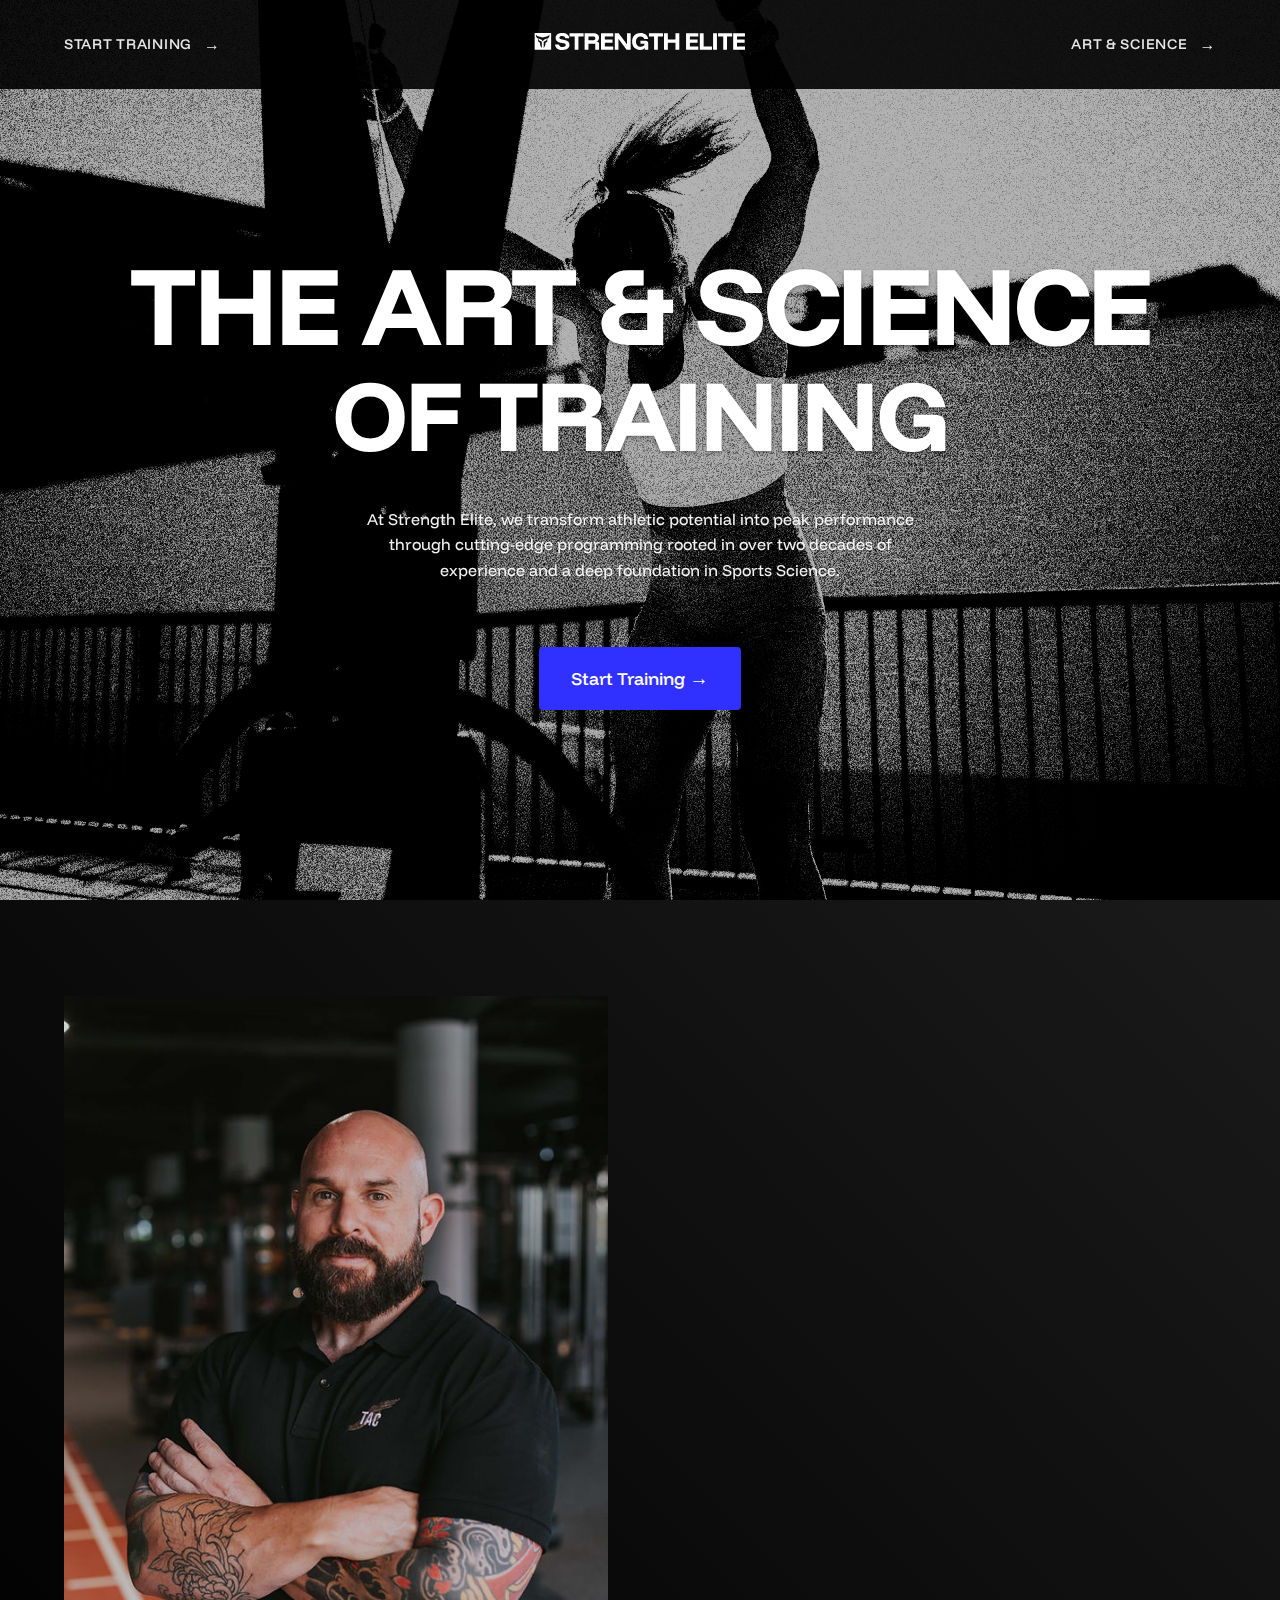
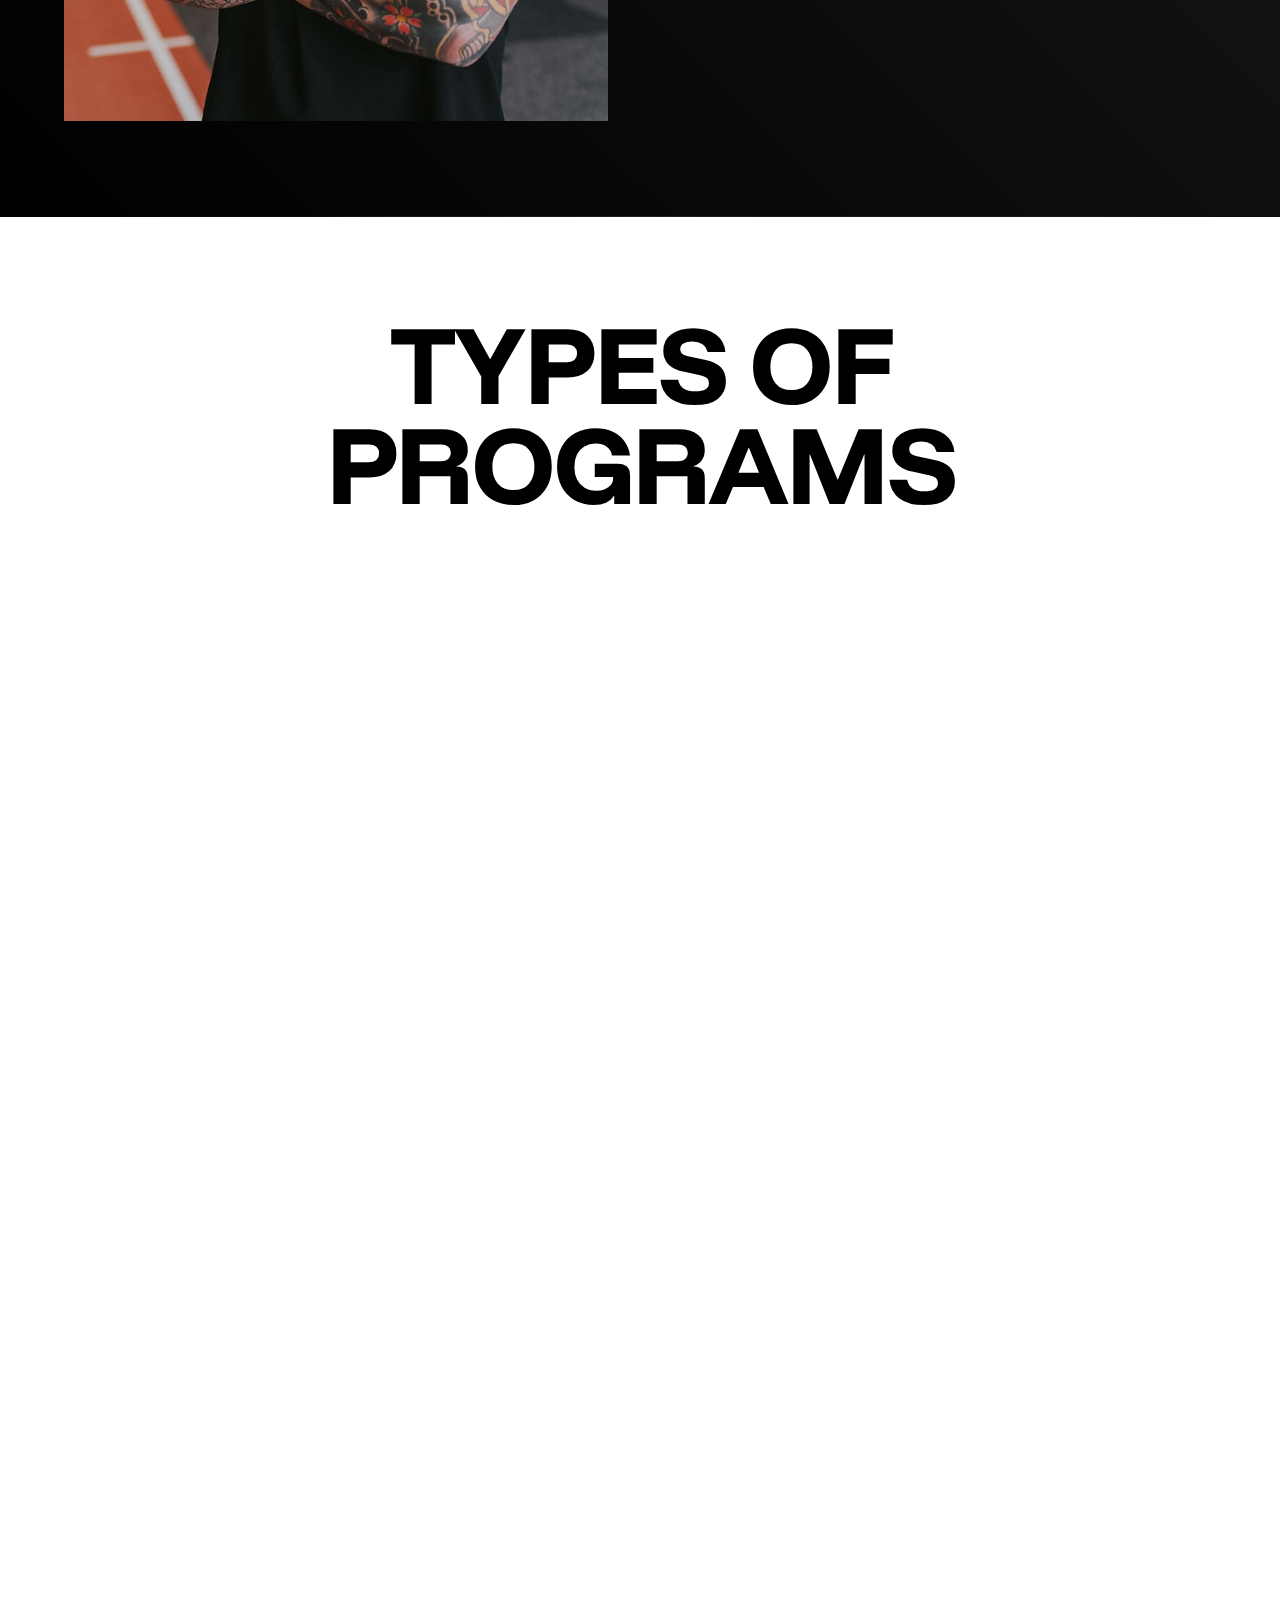
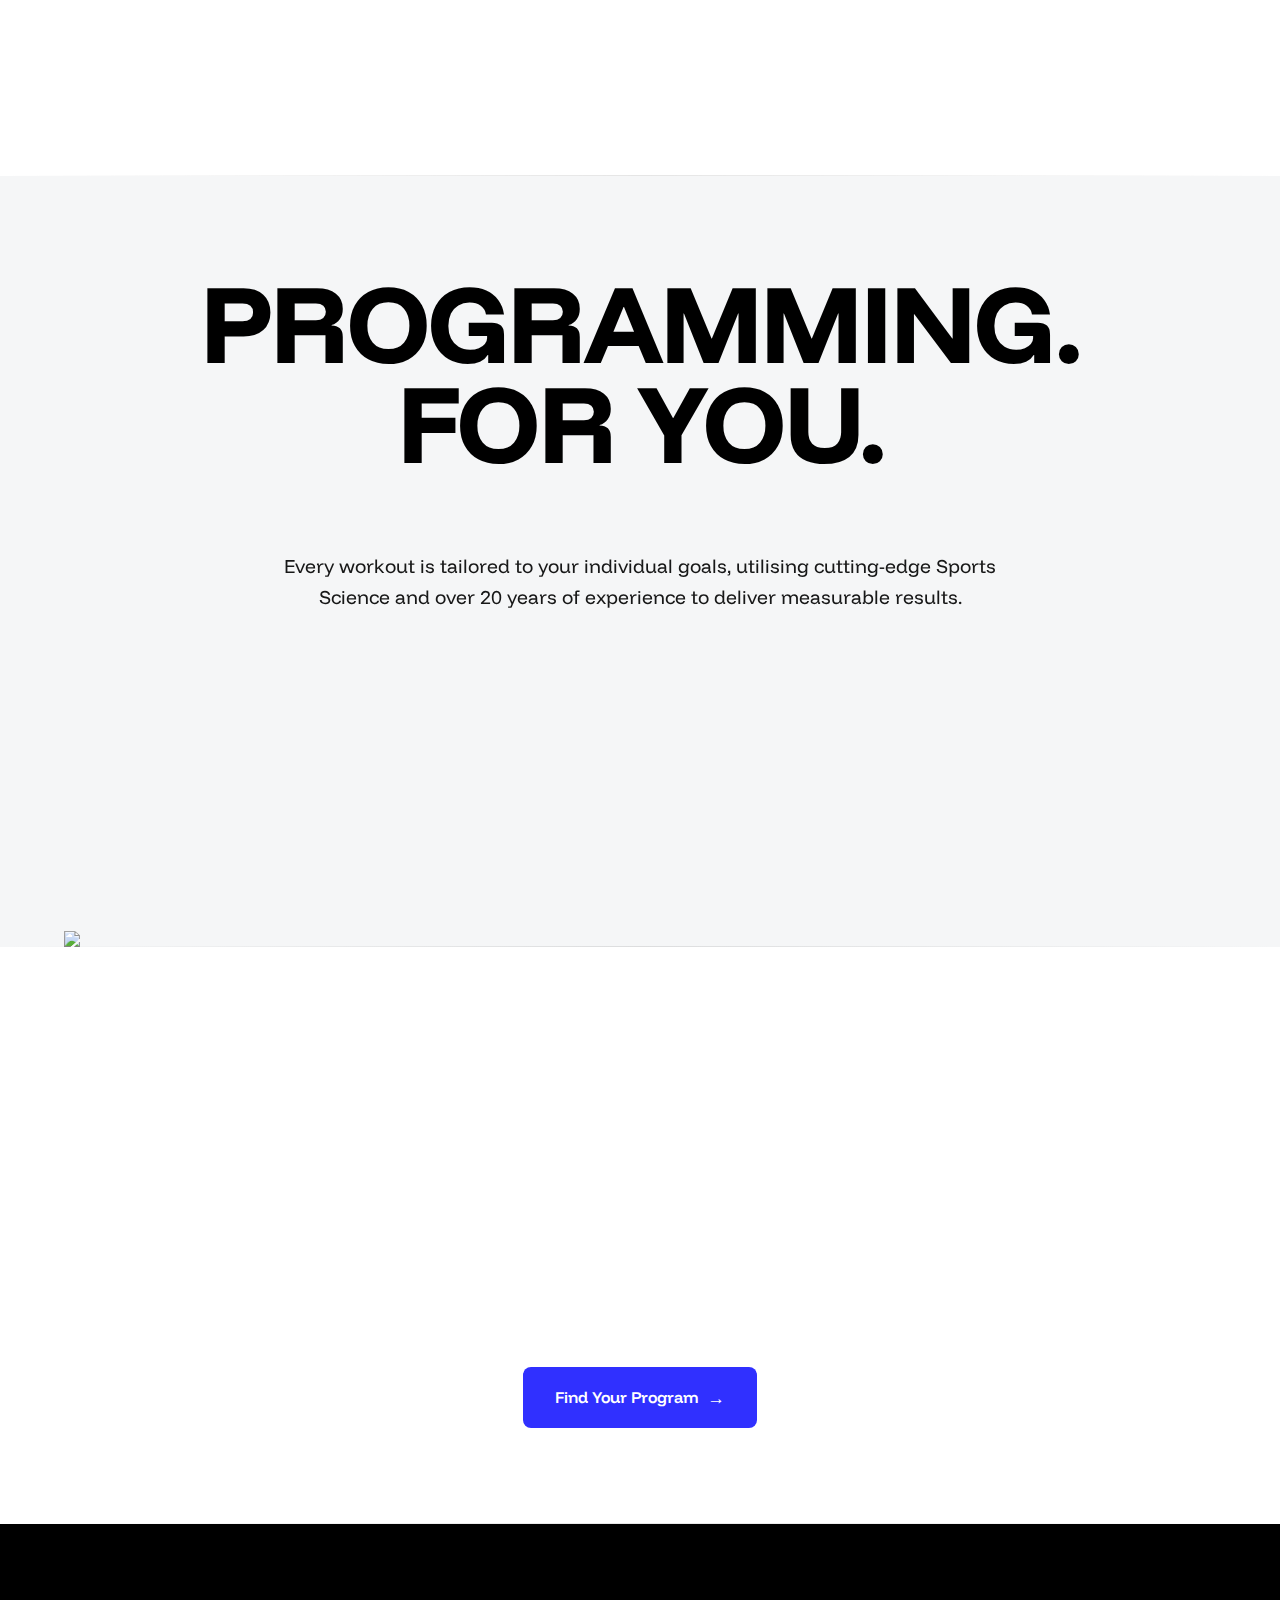
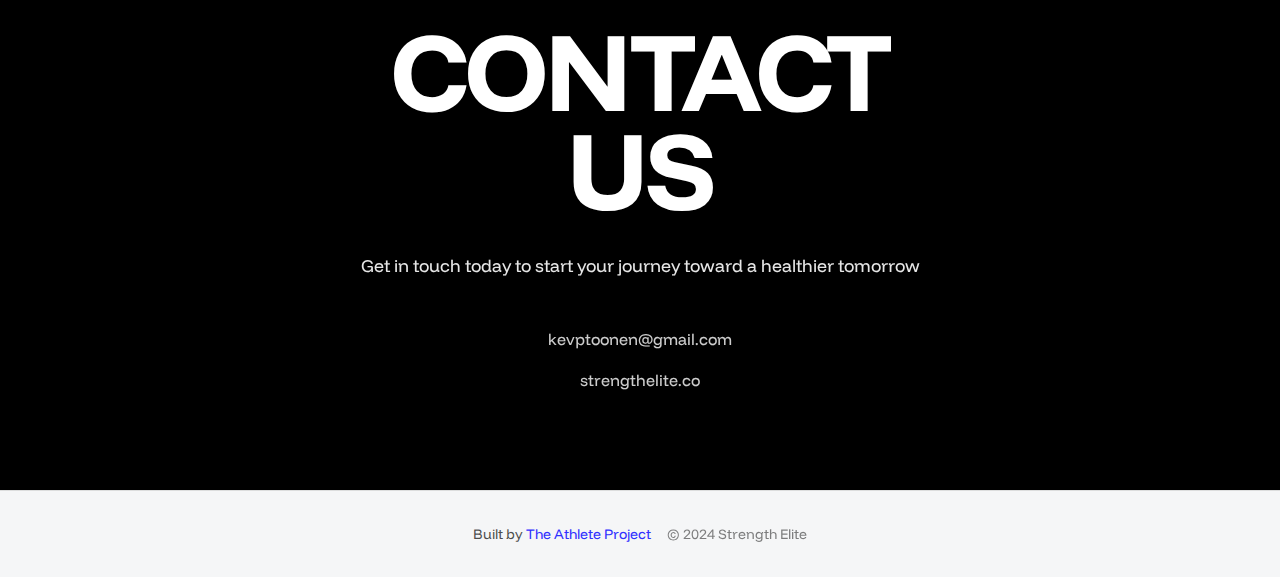
==== index.html @ bebd46dc "Major update: Site styling and functionality" ====
<!DOCTYPE html>
<html lang="en">
<head>
    <meta charset="UTF-8">
    <meta name="viewport" content="width=device-width, initial-scale=1.0">
    <title>Strength Elite - The Art & Science of Training</title>
    <!-- Adding Google Fonts -->
    <link rel="preconnect" href="https://fonts.googleapis.com">
    <link rel="preconnect" href="https://fonts.gstatic.com" crossorigin>
    <link href="https://fonts.googleapis.com/css2?family=Funnel+Display:wght@400;600;800&display=swap" rel="stylesheet">
    <link rel="stylesheet" href="css/style.css">
</head>
<body>
    <!-- Replace announcement bar and navbar with single nav -->
    <nav class="navbar">
        <div class="container">
            <div class="navbar-content">
                <!-- Add hamburger button -->
                <button class="mobile-menu-toggle">
                    <span class="hamburger-icon"></span>
                </button>

                <a href="index.html" class="navbar-brand">
                    <img src="./img/SE_HorizontalSE.svg" alt="Strength Elite" class="navbar-logo">
                </a>

                <!-- Mobile menu overlay -->
                <div class="mobile-menu">
                    <div class="mobile-menu-content">
                        <a href="#programs" class="mobile-menu-item">Start Training</a>
                        <a href="art-and-science.html" class="mobile-menu-item">Art & Science</a>
                    </div>
                </div>

                <!-- Keep desktop menu (will be hidden on mobile) -->
                <div class="desktop-menu">
                    <a href="#programs" class="navbar-text">
                        Start Training
                        <span class="button-arrow">→</span>
                    </a>
                    <div class="navbar-links">
                        <a href="art-and-science.html">Art & Science <span class="button-arrow">→</span></a>
                    </div>
                </div>
            </div>
        </div>
    </nav>

    <header class="hero">
        <div class="hero-background"></div>
        <div class="container">
            <h1 class="hero-title">
                <span class="hero-title-main">The Art & Science</span>
                <span class="hero-title-sub">of Training</span>
            </h1>
            
            <p class="hero-text">At Strength Elite, we transform athletic potential into peak performance through cutting-edge programming rooted in over two decades of experience and a deep foundation in Sports Science.</p>
            
            <div class="hero-cta">
                <a href="#programs" class="button button-hero">
                    Start Training
                    <span class="button-arrow">→</span>
                </a>
            </div>
        </div>
    </header>

    <section class="bio">
        <div class="container">
            <div class="bio-grid">
                <div class="bio-image">
                    <img src="./img/kev-portrait.png" alt="Kev Toonen portrait" class="portrait">
                </div>
                <div class="bio-content">
                    <p class="bio-intro">Kev Toonen is a prominent figure in elite sports training, boasting over two decades of experience in optimising athletic performance across multiple disciplines.</p>
                    
                    <p class="bio-text">Renowned as one of Australia's leading Strength and Conditioning experts, he plays a crucial role in helping athletes reach their highest potential. Throughout his career in professional sports, Kev has worked with elite athletes from Rugby Union, Rugby League, and Track and Field, utilising his extensive knowledge and innovative strategies to enhance physical performance. His time with these elite teams reinforces his reputation as a strength conditioning expert who is dedicated to achieving excellence in athletic performance.</p>
                </div>
            </div>
        </div>
    </section>

    <section id="programs" class="programs">
        <div class="container">
            <h2 class="section-title">Types of Programs</h2>
            
            <div class="programs-grid">
                <div class="program">
                    <div class="program-background"></div>
                    <div class="program-content">
                        <h3 class="program-title">Hyrox</h3>
                        <div class="program-footer">
                            <p class="program-levels">Available in: <span>Elite</span> • <span>Advanced</span> • <span>Intermediate</span></p>
                            <button class="program-button" data-program="hyrox">
                                Choose Program
                                <span class="button-arrow">→</span>
                            </button>
                        </div>
                    </div>
                </div>

                <div class="program">
                    <div class="program-background"></div>
                    <div class="program-content">
                        <h3 class="program-title">Competition</h3>
                        <div class="program-footer">
                            <p class="program-levels">Focus: <span>Endurance</span> • <span>Strength</span></p>
                            <button class="program-button" data-program="competition">
                                Choose Program
                                <span class="button-arrow">→</span>
                            </button>
                        </div>
                    </div>
                </div>

                <div class="program">
                    <div class="program-background"></div>
                    <div class="program-content">
                        <h3 class="program-title">Mass</h3>
                        <div class="program-footer">
                            <p class="program-levels">Available in: <span>Elite</span> • <span>Intermediate</span></p>
                            <button class="program-button" data-program="mass">
                                Choose Program
                                <span class="button-arrow">→</span>
                            </button>
                        </div>
                    </div>
                </div>

                <div class="program">
                    <div class="program-background" style="background-image: url('./img/kev-portrait.png');"></div>
                    <div class="program-content">
                        <h3 class="program-title">Lean</h3>
                        <div class="program-footer">
                            <p class="program-levels">Focus: <span>Men's</span> • <span>Women's</span></p>
                            <button class="program-button" data-program="lean">
                                Choose Program
                                <span class="button-arrow">→</span>
                            </button>
                        </div>
                    </div>
                </div>
            </div>

            <div class="programs-cta">
                <a href="#" class="button button-primary">
                    Find Program
                    <span class="button-arrow">→</span>
                </a>
            </div>
        </div>
    </section>

    <section class="programming">
        <div class="container">
            <h2 class="section-title">Programming. For You.</h2>
            <p class="programming-intro">Every workout is tailored to your individual goals, utilising cutting-edge Sports Science and over 20 years of experience to deliver measurable results.</p>
            
            <div class="features-grid">
                <div class="feature">
                    <h3 class="feature-title">Based on Real Science.</h3>
                    <p class="feature-text">Our programs combine the latest research with practical expertise, ensuring every set, rep, and movement is optimised for performance.</p>
                </div>

                <div class="feature">
                    <h3 class="feature-title">Driven by Your Goals.</h3>
                    <p class="feature-text">Whether you're chasing a podium finish or personal growth, we provide the tools, guidance, and support to help you succeed.</p>
                </div>
            </div>

            <div class="app-mockup">
                <img src="./img/appexample.png" alt="Strength Elite App Interface" class="mockup-img">
            </div>
        </div>
    </section>

    <section class="testimonial">
        <div class="container">
            <div class="testimonial-content">
                <blockquote class="testimonial-quote">
                    <p>As a devoted runner, Strength Elite has completely transformed me. Not only have I seen massive improvements in my performance and endurance, but I've also stayed pain-free, which in my mid to late thirties, is something I could have never imagined.</p>
                    <cite class="testimonial-author">John Polson, Elite Runner</cite>
                </blockquote>
            </div>
            <div class="testimonial-cta">
                <a href="#programs" class="button">
                    Find Your Program
                    <span class="button-arrow">→</span>
                </a>
            </div>
        </div>
    </section>

    <footer class="contact">
        <div class="container">
            <div class="contact-content">
                <h2 class="section-title">Contact Us</h2>
                <p class="contact-text">Get in touch today to start your journey toward a healthier tomorrow</p>
                
                <div class="contact-links">
                    <a href="mailto:kevptoonen@gmail.com" class="contact-link">kevptoonen@gmail.com</a>
                    <a href="https://strengthelite.co" class="contact-link" target="_blank" rel="noopener noreferrer">strengthelite.co</a>
                </div>
            </div>
        </div>
    </footer>

    <footer class="footer">
        <div class="container">
            <div class="footer-content">
                <p class="footer-text">
                    Built by <a href="https://theathleteproject.com" class="footer-link">The Athlete Project</a>
                </p>
                <p class="footer-copyright">© 2024 Strength Elite</p>
            </div>
        </div>
    </footer>

    <!-- Hyrox Assessment Modal -->
    <div id="hyrox-assessment" class="survey-modal">
        <div class="survey-modal-content">
            <button class="survey-close-btn">&times;</button>
            <div class="survey-header">
                <h3 class="survey-program-title">HYROX Level Assessment</h3>
                <p class="survey-program-desc">Let's determine your ideal HYROX program level based on your current fitness and experience.</p>
            </div>
            <div class="survey-question-container">
                <!-- Questions will be dynamically inserted here -->
            </div>
            <div class="survey-nav">
                <button class="survey-back-btn" style="display: none;">Back</button>
                <div class="survey-progress">Question <span class="current-question">1</span> of <span class="total-questions">5</span></div>
                <button class="survey-next-btn">Next</button>
            </div>
        </div>
    </div>

    <!-- Mass Assessment Modal -->
    <div id="mass-assessment" class="survey-modal">
        <div class="survey-modal-content">
            <button class="survey-close-btn">&times;</button>
            <div class="survey-header">
                <h3 class="survey-program-title">Mass Level Assessment</h3>
                <p class="survey-program-desc">Let's determine your ideal Mass program level based on your strength and training experience.</p>
            </div>
            <div class="survey-question-container">
                <!-- Questions will be dynamically inserted here -->
            </div>
            <div class="survey-nav">
                <button class="survey-back-btn" style="display: none;">Back</button>
                <div class="survey-progress">Question <span class="current-question">1</span> of <span class="total-questions">5</span></div>
                <button class="survey-next-btn">Next</button>
            </div>
        </div>
    </div>

    <!-- Fit Assessment Modal -->
    <div id="fit-assessment" class="survey-modal">
        <div class="survey-modal-content">
            <button class="survey-close-btn">&times;</button>
            <div class="survey-header">
                <h3 class="survey-program-title">Fit Level Assessment</h3>
                <p class="survey-program-desc">Let's determine your ideal Fit program level based on your current lifestyle and fitness goals.</p>
            </div>
            <div class="survey-question-container">
                <!-- Questions will be dynamically inserted here -->
            </div>
            <div class="survey-nav">
                <button class="survey-back-btn" style="display: none;">Back</button>
                <div class="survey-progress">Question <span class="current-question">1</span> of <span class="total-questions">5</span></div>
                <button class="survey-next-btn">Next</button>
            </div>
        </div>
    </div>

    <div class="level-choice-modal">
        <div class="level-choice-content">
            <button class="level-choice-close">&times;</button>
            <h3 class="level-choice-title">Choose Your Path</h3>
            
            <div class="level-choice-options">
                <div class="level-choice-direct">
                    <h4>Select Your Level</h4>
                    <div class="level-buttons">
                        <button class="level-btn" data-level="Elite">Elite</button>
                        <button class="level-btn" data-level="Advanced">Advanced</button>
                        <button class="level-btn" data-level="Intermediate">Intermediate</button>
                    </div>
                </div>
                
                <div class="level-choice-divider">
                    <span>or</span>
                </div>
                
                <div class="level-choice-survey">
                    <h4>Find Your Perfect Match</h4>
                    <p>Take our quick survey to get a personalised program recommendation</p>
                    <button class="survey-start-btn">Start Survey</button>
                </div>
            </div>
        </div>
    </div>

    <div class="contact-capture-modal">
        <div class="contact-capture-content">
            <button class="survey-close-btn">&times;</button>
            <h3 class="contact-capture-title">Confirm Your Selection</h3>
            
            <div class="recommendation-text">
                You have selected <strong class="selected-program-display"></strong> at level <strong class="selected-level-display"></strong>
            </div>
            
            <div class="level-adjust">
                <p>You can adjust your level if you prefer:</p>
                <div class="options">
                    <!-- Options will be dynamically inserted here -->
                </div>
            </div>
            
            <div class="contact-form">
                <input type="text" id="nameInput" placeholder="Your Name" required>
                <input type="email" id="emailInput" placeholder="Your Email" required>
                <button class="contact-submit-btn">Continue to Program</button>
            </div>
        </div>
    </div>

    <div id="hyrox-modal" class="program-modal">
        <div class="program-modal-content">
            <button class="modal-close">&times;</button>
            <h2 class="modal-title">Hyrox Program</h2>
            <div class="modal-body">
                <p class="modal-description">Our Hyrox program is designed to optimize your performance across all eight workouts and the 1km runs. Built on scientific principles and real competition experience.</p>
                
                <div class="modal-features">
                    <div class="modal-feature">
                        <h3>Program Includes:</h3>
                        <ul>
                            <li>Structured weekly workouts</li>
                            <li>Progressive overload system</li>
                            <li>Recovery protocols</li>
                            <li>Competition preparation</li>
                        </ul>
                    </div>
                    <div class="modal-feature">
                        <h3>Best For:</h3>
                        <ul>
                            <li>Hyrox competitors</li>
                            <li>Endurance athletes</li>
                            <li>Functional fitness enthusiasts</li>
                        </ul>
                    </div>
                </div>
            </div>
            <div class="modal-footer">
                <button class="button button-primary find-program-trigger">
                    Find My Level
                    <span class="button-arrow">→</span>
                </button>
            </div>
        </div>
    </div>

    <!-- Mass Program Modal -->
    <div id="mass-modal" class="program-modal">
        <div class="program-modal-content">
            <button class="modal-close">&times;</button>
            <h2 class="modal-title">Mass Program</h2>
            <div class="modal-body">
                <p class="modal-description">Our Mass program is scientifically designed to maximize muscle growth while maintaining functional strength. Built on proven hypertrophy principles and real-world experience.</p>
                
                <div class="modal-features">
                    <div class="modal-feature">
                        <h3>Program Includes:</h3>
                        <ul>
                            <li>Progressive overload system</li>
                            <li>Nutrition guidelines</li>
                            <li>Recovery protocols</li>
                            <li>Supplement recommendations</li>
                        </ul>
                    </div>
                    <div class="modal-feature">
                        <h3>Best For:</h3>
                        <ul>
                            <li>Bodybuilding enthusiasts</li>
                            <li>Strength athletes</li>
                            <li>Size-focused trainees</li>
                        </ul>
                    </div>
                </div>
            </div>
            <div class="modal-footer">
                <button class="button button-primary find-program-trigger">
                    Find My Level
                    <span class="button-arrow">→</span>
                </button>
            </div>
        </div>
    </div>

    <!-- Fit Program Modal -->
    <div id="fit-modal" class="program-modal">
        <div class="program-modal-content">
            <button class="modal-close">&times;</button>
            <h2 class="modal-title">Fit Program</h2>
            <div class="modal-body">
                <p class="modal-description">Our Fit program combines strength, conditioning, and mobility work to create a comprehensive fitness solution. Perfect for those seeking overall fitness and functional capacity.</p>
                
                <div class="modal-features">
                    <div class="modal-feature">
                        <h3>Program Includes:</h3>
                        <ul>
                            <li>Balanced workout structure</li>
                            <li>Cardio integration</li>
                            <li>Mobility work</li>
                            <li>Lifestyle integration</li>
                        </ul>
                    </div>
                    <div class="modal-feature">
                        <h3>Best For:</h3>
                        <ul>
                            <li>General fitness enthusiasts</li>
                            <li>Busy professionals</li>
                            <li>Health-focused individuals</li>
                        </ul>
                    </div>
                </div>
            </div>
            <div class="modal-footer">
                <button class="button button-primary find-program-trigger">
                    Find My Level
                    <span class="button-arrow">→</span>
                </button>
            </div>
        </div>
    </div>

    <!-- General Survey Modal -->
    <div id="survey-modal" class="survey-modal">
        <div class="survey-modal-content">
            <button class="survey-close-btn">&times;</button>
            <div class="survey-header">
                <h3 class="survey-program-title">Find Your Program</h3>
                <p class="survey-program-desc">Let's find the perfect program for your goals and experience level.</p>
            </div>
            <div class="survey-question-container">
                <!-- Questions will be dynamically inserted here -->
            </div>
            <div class="survey-nav">
                <button class="survey-back-btn" style="display: none;">Back</button>
                <div class="survey-progress">Question <span class="current-question">1</span> of <span class="total-questions">5</span></div>
                <button class="survey-next-btn">Next</button>
            </div>
        </div>
    </div>

    <!-- Add this after the survey modal -->
    <div id="recommendation-modal" class="recommendation-modal">
        <div class="recommendation-modal-content">
            <button class="modal-close">&times;</button>
            <h2 class="recommendation-title">Your Personalized Recommendation</h2>
            
            <div class="recommendation-section">
                <div class="recommendation-program">
                    <h3>Recommended Program</h3>
                    <div class="recommendation-display">
                        <span class="program-name"></span>
                        <p class="program-reason"></p>
                    </div>
                    <div class="program-selection">
                        <label>Change Program:</label>
                        <select id="program-select">
                            <option value="hyrox">HYROX</option>
                            <option value="mass">Mass</option>
                            <option value="fit">Fit</option>
                        </select>
                    </div>
                </div>
                
                <div class="recommendation-level">
                    <h3>Recommended Level</h3>
                    <div class="recommendation-display">
                        <span class="level-name"></span>
                        <p class="level-reason"></p>
                    </div>
                    <div class="level-selection">
                        <label>Change Level:</label>
                        <select id="level-select">
                            <option value="elite">Elite</option>
                            <option value="advanced">Advanced</option>
                            <option value="intermediate">Intermediate</option>
                        </select>
                    </div>
                </div>
            </div>
            
            <div class="recommendation-actions">
                <button class="button button-primary confirm-recommendation">Confirm & Continue</button>
            </div>
        </div>
    </div>

    <!-- Add Competition Program Modal -->
    <div id="competition-modal" class="program-modal">
        <div class="program-modal-content">
            <button class="modal-close">&times;</button>
            <h2 class="modal-title">Competition Program</h2>
            <div class="modal-body">
                <p class="modal-description">The Competition program is aimed at athletes in specific sports—either endurance (running, triathlon) or strength/power (team sports, powerlifting, CrossFit). It adapts to both pre-season and during-season demands, ensuring optimal performance and injury prevention.</p>
                
                <div class="modal-features">
                    <div class="modal-feature">
                        <h3>Program Includes:</h3>
                        <ul>
                            <li>Sport-Specific Strength Blocks</li>
                            <li>Periodized Calendar</li>
                            <li>Mobility & Recovery</li>
                            <li>Performance Testing</li>
                        </ul>
                    </div>
                    <div class="modal-feature">
                        <h3>Best For:</h3>
                        <ul>
                            <li>Endurance athletes</li>
                            <li>Strength/power athletes</li>
                            <li>Performance-driven competitors</li>
                        </ul>
                    </div>
                </div>
            </div>
            <div class="modal-footer">
                <button class="button button-primary find-program-trigger">
                    Find My Focus
                    <span class="button-arrow">→</span>
                </button>
            </div>
        </div>
    </div>

    <!-- Update Mass Program Modal content and add Lean Program Modal -->
    <div id="lean-modal" class="program-modal">
        <div class="program-modal-content">
            <button class="modal-close">&times;</button>
            <h2 class="modal-title">Lean Program</h2>
            <div class="modal-body">
                <p class="modal-description">Our Lean program focuses on balanced strength, aesthetics, and overall fitness. It merges weight training with strategic cardio to enhance muscle tone while promoting a lean, athletic body composition.</p>
                
                <div class="modal-features">
                    <div class="modal-feature">
                        <h3>Program Includes:</h3>
                        <ul>
                            <li>Full-Body Resistance Training</li>
                            <li>Cardio Protocols</li>
                            <li>Macro-Based Nutrition Framework</li>
                            <li>Monitoring & Adjustments</li>
                        </ul>
                    </div>
                    <div class="modal-feature">
                        <h3>Best For:</h3>
                        <ul>
                            <li>Individuals seeking a lean, sculpted physique</li>
                            <li>Those transitioning from weight loss</li>
                            <li>Physique-focused clients</li>
                        </ul>
                    </div>
                </div>
            </div>
            <div class="modal-footer">
                <button class="button button-primary find-program-trigger">
                    Find My Focus
                    <span class="button-arrow">→</span>
                </button>
            </div>
        </div>
    </div>

    <script>
        document.addEventListener('DOMContentLoaded', function() {
            const observerOptions = {
                root: null,
                threshold: 0.2,
                rootMargin: '50px'
            };

            const observer = new IntersectionObserver((entries) => {
                entries.forEach(entry => {
                    if (entry.isIntersecting) {
                        setTimeout(() => {
                            entry.target.classList.add('revealed');
                        }, 100);
                        observer.unobserve(entry.target);
                    }
                });
            }, observerOptions);

            document.querySelectorAll('.collage-img, .program, .feature, .mockup, .bio-content, .testimonial-quote').forEach((el, index) => {
                el.classList.add('reveal');
                observer.observe(el);
            });
        });
    </script>

    <script src="js/survey.js"></script>
    <script src="js/main.js"></script>
</body>
</html>
---- css/style.css ----
/* Reset and Base Styles */
* {
    margin: 0;
    padding: 0;
    box-sizing: border-box;
}

:root {
    /* Colors */
    --color-background: #F5F6F7;
    --color-text: #000000;
    --color-white: #FFFFFF;
    --color-accent: #3030FF;
    --color-accent-hover: #4040FF;
    
    /* Typography */
    --font-primary: 'Funnel Display', sans-serif;
    --font-weight-display: 800;
    --font-weight-subhead: 600;
    --font-weight-body: 400;
    
    /* Spacing */
    --spacing-unit: 8px;
    --container-padding: clamp(24px, 5vw, 80px);
    
    /* Other */
    --transition-standard: all 0.3s ease;
    --text-opacity: 0.85;
    --heading-letter-spacing: 0.02em;
}

body {
    background-color: var(--color-background);
    color: var(--color-text);
    font-family: var(--font-primary);
    line-height: 1.6;
    -webkit-font-smoothing: antialiased;
    font-weight: var(--font-weight-body);
}

.container {
    width: 100%;
    max-width: 1440px;
    margin: 0 auto;
    padding: 0 var(--container-padding);
}

/* Hero Section */
.hero {
    min-height: 100vh;
    padding: calc(var(--spacing-unit) * 12) 0;
    padding-top: calc(var(--spacing-unit) * 20);
    display: flex;
    flex-direction: column;
    justify-content: center;
    position: relative;
    color: var(--color-white);
    overflow: hidden;
}

.hero-background {
    position: absolute;
    top: 0;
    left: 0;
    right: 0;
    bottom: 0;
    background-image: url('../img/StrengthElite_Hyrox.jpg');
    background-size: cover;
    background-position: center;
    background-repeat: no-repeat;
    filter: brightness(0.7);
    z-index: 0;
}

.hero .container {
    position: relative;
    z-index: 1;
}

.hero-title {
    font-family: var(--font-primary);
    font-size: clamp(4.2rem, 8.64vw, 7.2rem);
    font-weight: var(--font-weight-display);
    text-align: center;
    margin-bottom: calc(var(--spacing-unit) * 6);
    line-height: 0.9;
    letter-spacing: -0.03em;
    text-shadow: 0 2px 4px rgba(0,0,0,0.3);
    text-transform: uppercase;
}

.hero-title-main {
    display: block;
    margin-bottom: calc(var(--spacing-unit) * 2);
}

.hero-title-sub {
    display: block;
    font-size: 0.9em;
}

.hero-text {
    max-width: 65ch;
    margin: 0 auto calc(var(--spacing-unit) * 8);
    text-align: center;
    font-size: clamp(1rem, 1.2vw, 1.25rem);
    font-family: var(--font-primary);
    line-height: 1.6;
    opacity: 0.95;
    text-shadow: 0 1px 2px rgba(0,0,0,0.3);
}

.hero-cta {
    text-align: center;
    font-size: 1.1rem;
    font-weight: 500;
    color: var(--color-white);
}

.app-store-link {
    display: block;
    margin-top: calc(var(--spacing-unit) * 2);
}

.app-store-badge {
    height: 40px;
    width: auto;
    transition: var(--transition-standard);
}

.app-store-badge:hover {
    opacity: 0.8;
}

/* Responsive Design */
@media (max-width: 1200px) {
    .hero-collage {
        height: 500px;
    }
    
    .collage-img {
        width: 280px;
        height: 400px;
    }
    
    .collage-img.runner {
        left: calc(50% - 300px);
    }
    
    .collage-img.press {
        margin-left: -140px;
    }
    
    .collage-img.athlete {
        right: calc(50% - 300px);
    }
}

@media (max-width: 768px) {
    .hero {
        padding: calc(var(--spacing-unit) * 8) 0;
        padding-top: calc(var(--spacing-unit) * 12);
        min-height: auto; /* Allow natural height on mobile */
    }
    
    .hero-title {
        font-size: clamp(2.5rem, 8vw, 3.5rem);
        margin-bottom: calc(var(--spacing-unit) * 4);
    }
    
    .hero-text {
        font-size: 1rem;
        padding: 0 calc(var(--spacing-unit) * 2);
        margin-bottom: calc(var(--spacing-unit) * 6);
    }
    
    .hero-collage {
        height: auto;
        display: flex;
        flex-direction: column;
        gap: calc(var(--spacing-unit) * 3);
        padding: 0 calc(var(--spacing-unit) * 2);
        margin-bottom: calc(var(--spacing-unit) * 6);
    }
    
    .collage-img {
        position: relative;
        width: 100%;
        height: 300px;
        transform: none !important;
        left: auto !important;
        right: auto !important;
        margin: 0 !important;
        opacity: 1;
        border-radius: 12px;
    }
    
    /* Reset all transforms and positions */
    .collage-img.runner,
    .collage-img.press,
    .collage-img.athlete {
        transform: none !important;
        margin-left: 0;
    }
    
    /* Ensure proper object-fit behavior */
    .collage-img {
        object-fit: cover;
        object-position: center;
    }
    
    .hero-cta {
        font-size: 1rem;
    }
    
    .app-store-badge {
        height: 36px;
    }
}

/* Additional small screen optimizations */
@media (max-width: 480px) {
    .hero-title {
        font-size: clamp(2rem, 7vw, 2.5rem);
    }
    
    .collage-img {
        height: 250px;
    }
}

/* Bio Section */
.bio {
    background: linear-gradient(45deg, #000000, #1a1a1a);
    color: var(--color-white);
    padding: calc(var(--spacing-unit) * 12) 0;
}

.bio-grid {
    display: grid;
    grid-template-columns: repeat(2, 1fr);
    gap: calc(var(--spacing-unit) * 8);
    align-items: center;
}

.bio-image {
    position: relative;
    aspect-ratio: 3/4;
    overflow: hidden;
}

.portrait {
    width: 100%;
    height: 100%;
    object-fit: cover;
    transition: var(--transition-standard);
    filter: brightness(0.95);
}

.bio-content {
    max-width: 65ch;
    position: relative;
}

.bio-intro {
    font-family: var(--font-primary);
    font-size: clamp(1.5rem, 2vw, 2rem);
    line-height: 1.25;
    margin-bottom: calc(var(--spacing-unit) * 4);
    font-weight: var(--font-weight-subhead);
    letter-spacing: -0.01em;
}

.bio-text {
    font-size: clamp(1rem, 1.2vw, 1.25rem);
    line-height: 1.6;
    opacity: 0.9;
    font-family: var(--font-primary);
}

/* Responsive adjustments for bio section */
@media (max-width: 968px) {
    .bio-grid {
        grid-template-columns: 1fr;
        gap: calc(var(--spacing-unit) * 4);
    }

    .bio-image {
        max-width: 500px;
        margin: 0 auto;
    }

    .bio-content {
        text-align: center;
    }
}

@media (max-width: 768px) {
    .bio {
        padding: calc(var(--spacing-unit) * 6) 0;
    }
    
    .bio-grid {
        grid-template-columns: 1fr;
        gap: calc(var(--spacing-unit) * 4);
    }
    
    .bio-image {
        max-width: 100%;
        aspect-ratio: 4/3;  /* Wider aspect ratio on mobile */
        margin: 0 auto;
    }
    
    .bio-content {
        text-align: center;
        padding: 0 calc(var(--spacing-unit) * 2);
    }
    
    .bio-intro {
        font-size: 1.5rem;
        margin-bottom: calc(var(--spacing-unit) * 3);
    }
    
    .bio-text {
        font-size: 1rem;
        line-height: 1.7;
    }
}

/* Extra small screens */
@media (max-width: 480px) {
    .bio {
        padding: calc(var(--spacing-unit) * 4) 0;
    }
    
    .bio-intro {
        font-size: 1.25rem;
    }
}

/* Programs Section */
.programs {
    background-color: var(--color-white);
    padding: calc(var(--spacing-unit) * 12) 0;
    scroll-margin-top: 80px;
    padding-bottom: calc(var(--spacing-unit) * 12); /* Add bottom padding */
}

.section-title {
    font-family: var(--font-primary);
    font-size: clamp(4.2rem, 8.64vw, 7.2rem);
    font-weight: var(--font-weight-display);
    text-align: center;
    margin-bottom: calc(var(--spacing-unit) * 10);
    line-height: 0.9;
    letter-spacing: -0.03em;
    text-transform: uppercase;
    max-width: 15ch;
    margin-left: auto;
    margin-right: auto;
}

.programs-grid {
    display: grid;
    gap: 2rem;
    grid-template-columns: repeat(2, 1fr);
    max-width: 1200px;
    margin: 0 auto;
    padding: 0 2rem;
}

.program {
    aspect-ratio: 1;
    border-radius: 1rem;
    overflow: hidden;
    position: relative;
    width: 100%;
    height: 0;
    padding-bottom: 100%; /* Force square aspect ratio */
}

.program-content {
    position: absolute;
    top: 0;
    left: 0;
    right: 0;
    bottom: 0;
    display: flex;
    flex-direction: column;
    justify-content: space-between;
    padding: 2rem;
}

.program-background {
    position: absolute;
    top: 0;
    left: 0;
    width: 100%;
    height: 100%;
    background-size: cover;
    background-position: center;
}

.program:hover .program-background {
    transform: scale(1.05);
}

/* Set specific backgrounds */
.program:nth-child(1) .program-background {
    background-image: url('../img/Hyrox_Background.jpg');
}

.program:nth-child(2) .program-background {
    background-image: url('../img/Mass_Background.jpg');
}

.program:nth-child(3) .program-background {
    background-image: url('../img/Fit_Background.jpg');
}

.program-title {
    font-family: var(--font-primary);
    font-size: clamp(2rem, 4vw, 2.5rem);
    font-weight: var(--font-weight-display);
    color: var(--color-white);
    text-shadow: 0 2px 4px rgba(0,0,0,0.3);
    text-transform: none;
    letter-spacing: -0.03em;
    margin-bottom: calc(var(--spacing-unit) * 4);
}

.program-footer {
    margin-top: auto;
    padding: calc(var(--spacing-unit) * 3);
}

.program-levels {
    color: var(--color-white);
    font-size: 0.9rem;
    opacity: 0.9;
}

/* Remove program-link styles */
.program-link {
    display: none;
}

.programs-cta {
    text-align: center;
    margin-top: calc(var(--spacing-unit) * 8);
}

.button {
    display: inline-block;
    padding: calc(var(--spacing-unit) * 2) calc(var(--spacing-unit) * 4);
    background-color: var(--color-text);
    color: var(--color-white);
    text-decoration: none;
    border-radius: 4px;
    font-weight: 500;
    transition: var(--transition-standard);
}

.button:hover {
    transform: translateY(-2px);
    box-shadow: 0 10px 20px rgba(0,0,0,0.1);
}

/* Responsive adjustments for programs section */
@media (max-width: 968px) {
    .programs-grid {
        grid-template-columns: repeat(2, 1fr);
    }
}

@media (max-width: 768px) {
    .programs {
        padding: calc(var(--spacing-unit) * 6) 0;
        padding-bottom: calc(var(--spacing-unit) * 8); /* Slightly less padding on mobile */
    }
    
    .section-title {
        font-size: clamp(1.75rem, 5vw, 2.5rem);
        margin-bottom: calc(var(--spacing-unit) * 6);
        padding: 0 calc(var(--spacing-unit) * 2);
    }
    
    .programs-grid {
        grid-template-columns: 1fr;
        gap: calc(var(--spacing-unit) * 3);
        margin-bottom: calc(var(--spacing-unit) * 6);
    }
    
    .program {
        padding-bottom: 75%; /* 4:3 aspect ratio for mobile */
    }
    
    .program-content {
        padding: calc(var(--spacing-unit) * 3);
        width: 100%; /* Full width on mobile */
    }
    
    .program-footer {
        padding: calc(var(--spacing-unit) * 3);
    }
    
    /* Container padding adjustment */
    .container {
        padding: 0 calc(var(--spacing-unit) * 2); /* Reduce side padding on mobile */
    }
    
    /* Adjust program cards layout */
    .program {
        margin: 0 calc(var(--spacing-unit) * -1); /* Negative margin to extend full width */
        border-radius: 0; /* Remove border radius on mobile */
    }
}

/* Additional adjustments for very small screens */
@media (max-width: 480px) {
    .program-levels {
        font-size: 0.9rem;
    }

    .program-button {
        width: 100%; /* Full width buttons on mobile */
        justify-content: center;
    }
}

/* Optional: Add a max-width to program cards to prevent them from getting too large */
@media (min-width: 1400px) {
    .programs-grid {
        width: 90%;
        max-width: 1400px;
    }
}

/* Programming Section */
.programming {
    padding: calc(var(--spacing-unit) * 12) 0 0; /* Remove bottom padding */
    scroll-margin-top: 80px;
}

.programming .container {
    padding-bottom: 0; /* Remove container bottom padding */
}

.programming-intro {
    max-width: 65ch;
    margin: 0 auto;
    text-align: center;
    font-size: clamp(1.2rem, 1.5vw, 1.5rem);
    margin-bottom: calc(var(--spacing-unit) * 8);
    opacity: 0.9;
}

.features-grid {
    display: grid;
    grid-template-columns: repeat(2, 1fr);
    gap: calc(var(--spacing-unit) * 6);
    max-width: 1000px;
    margin: 0 auto calc(var(--spacing-unit) * 12);
    margin-bottom: calc(var(--spacing-unit) * 6); /* Add space between text and image */
}

.feature {
    text-align: center;
    padding: calc(var(--spacing-unit) * 4);
}

.feature-title {
    font-family: var(--font-primary);
    font-size: clamp(1.5rem, 2vw, 2rem);
    margin-bottom: calc(var(--spacing-unit) * 3);
    font-weight: var(--font-weight-subhead);
    letter-spacing: -0.01em;
}

.feature-text {
    font-size: 1rem;
    line-height: 1.6;
    opacity: 0.9;
    font-family: var(--font-primary);
}

.app-mockup-section {
    position: relative;
    overflow: hidden;
    margin-bottom: 0; /* Remove any bottom margin */
    padding-bottom: 0; /* Remove any bottom padding */
}

.app-mockup {
    margin: 0;
    padding: 0;
    line-height: 0;
    font-size: 0;
}

.app-mockup img {
    width: 100%;
    max-width: 100%;
    height: auto;
    display: block;
    margin: 0;
    padding: 0;
    vertical-align: bottom;
}

/* Remove any container spacing */
.app-mockup-container {
    margin: 0;
    padding: 0;
    line-height: 0;
}

/* Remove old mockup styles */
.app-mockups {
    display: none;
}

/* Responsive adjustments for programming section */
@media (max-width: 968px) {
    .features-grid {
        grid-template-columns: 1fr;
        gap: calc(var(--spacing-unit) * 4);
    }

    .app-mockups {
        grid-template-columns: repeat(2, 1fr);
    }

    .mockup:last-child {
        grid-column: 1 / -1;
        max-width: 400px;
        margin: 0 auto;
    }
}

@media (max-width: 768px) {
    .programming {
        padding: calc(var(--spacing-unit) * 6) 0;
    }
    
    .programming-intro {
        font-size: 1.1rem;
        margin-bottom: calc(var(--spacing-unit) * 6);
        padding: 0 calc(var(--spacing-unit) * 2);
    }
    
    .features-grid {
        grid-template-columns: 1fr;
        gap: calc(var(--spacing-unit) * 4);
        padding: 0 calc(var(--spacing-unit) * 2);
        margin-bottom: calc(var(--spacing-unit) * 8);
    }
    
    .feature {
        padding: calc(var(--spacing-unit) * 3);
    }
    
    .feature-title {
        font-size: 1.35rem;
        margin-bottom: calc(var(--spacing-unit) * 2);
    }
    
    .feature-text {
        font-size: 0.95rem;
        max-width: 45ch;
        margin: 0 auto;
    }
    
    .app-mockups {
        grid-template-columns: 1fr;
        max-width: 400px;
        gap: calc(var(--spacing-unit) * 3);
        padding: 0 calc(var(--spacing-unit) * 2);
    }
    
    .mockup {
        padding: calc(var(--spacing-unit));
    }
    
    .mockup:hover {
        transform: none; /* Disable hover effect on mobile */
    }
    
    .mockup-img {
        border-radius: 16px;
        box-shadow: 0 15px 30px rgba(0,0,0,0.08);
    }
}

/* Extra small screens */
@media (max-width: 480px) {
    .programming {
        padding: calc(var(--spacing-unit) * 4) 0;
    }
    
    .programming-intro {
        font-size: 1rem;
    }
    
    .feature-title {
        font-size: 1.25rem;
    }
}

/* Testimonial Section */
.testimonial {
    background-color: var(--color-white);
    padding: calc(var(--spacing-unit) * 12) 0;
    position: relative;
}

.testimonial-content {
    max-width: 900px;
    margin: 0 auto;
    text-align: center;
    position: relative;
}

.testimonial-quote {
    font-family: var(--font-primary);
    font-size: clamp(1.5rem, 2.5vw, 2.5rem);
    line-height: 1.3;
    font-weight: var(--font-weight-subhead);
    font-style: normal;
    margin-bottom: calc(var(--spacing-unit) * 4);
    position: relative;
    padding: 0 calc(var(--spacing-unit) * 4);
    letter-spacing: -0.01em;
}

.testimonial-quote p {
    margin-bottom: calc(var(--spacing-unit) * 4);
}

.testimonial-quote::before,
.testimonial-quote::after {
    content: '"';
    position: absolute;
    font-size: 6rem;
    opacity: 0.1;
    font-family: Georgia, serif;
    line-height: 1;
}

.testimonial-quote::before {
    left: 0;
    top: -2rem;
}

.testimonial-quote::after {
    right: 0;
    bottom: 2rem;
}

.testimonial-author {
    display: block;
    font-family: var(--font-primary);
    font-size: clamp(1rem, 1.2vw, 1.25rem);
    font-style: normal;
    opacity: 0.7;
}

.testimonial-cta {
    text-align: center;
    margin-top: calc(var(--spacing-unit) * 8);
}

/* Responsive adjustments for testimonial section */
@media (max-width: 768px) {
    .testimonial {
        padding: calc(var(--spacing-unit) * 6) 0;
    }
    
    .testimonial-content {
        padding: 0 calc(var(--spacing-unit) * 2);
    }
    
    .testimonial-quote {
        font-size: clamp(1.25rem, 4vw, 1.75rem);
        padding: 0 calc(var(--spacing-unit) * 3);
        margin-bottom: calc(var(--spacing-unit) * 4);
    }
    
    .testimonial-quote p {
        margin-bottom: calc(var(--spacing-unit) * 3);
    }
    
    .testimonial-quote::before,
    .testimonial-quote::after {
        font-size: 3rem;
    }
    
    .testimonial-quote::before {
        left: -0.5rem;
        top: -1rem;
    }
    
    .testimonial-quote::after {
        right: -0.5rem;
        bottom: 1rem;
    }
    
    .testimonial-author {
        font-size: 0.95rem;
    }
    
    .testimonial-cta {
        margin-top: calc(var(--spacing-unit) * 6);
        padding: 0 calc(var(--spacing-unit) * 2);
    }
}

/* Extra small screens */
@media (max-width: 480px) {
    .testimonial {
        padding: calc(var(--spacing-unit) * 4) 0;
    }
    
    .testimonial-quote {
        font-size: 1.15rem;
        padding: 0 calc(var(--spacing-unit) * 2);
    }
    
    .testimonial-quote::before,
    .testimonial-quote::after {
        font-size: 2.5rem;
    }
}

/* Contact Section */
.contact {
    background-color: var(--color-text);
    color: var(--color-white);
    padding: calc(var(--spacing-unit) * 12) 0;
}

.contact-content {
    max-width: 600px;
    margin: 0 auto;
    text-align: center;
}

.contact .section-title {
    color: var(--color-white);
    margin-bottom: calc(var(--spacing-unit) * 4);
}

.contact-text {
    font-size: clamp(1.1rem, 1.3vw, 1.3rem);
    margin-bottom: calc(var(--spacing-unit) * 6);
    opacity: 0.9;
}

.contact-links {
    display: flex;
    flex-direction: column;
    gap: calc(var(--spacing-unit) * 2);
}

.contact-link {
    color: var(--color-white);
    text-decoration: none;
    font-size: clamp(1rem, 1.2vw, 1.2rem);
    transition: var(--transition-standard);
    opacity: 0.8;
}

.contact-link:hover {
    opacity: 1;
    transform: translateY(-2px);
}

/* Responsive adjustments for contact section */
@media (max-width: 768px) {
    .contact {
        padding: calc(var(--spacing-unit) * 6) 0;
    }
    
    .contact-content {
        padding: 0 calc(var(--spacing-unit) * 2);
    }
    
    .contact .section-title {
        font-size: 1.75rem;
        margin-bottom: calc(var(--spacing-unit) * 3);
    }
    
    .contact-text {
        font-size: 1rem;
        margin-bottom: calc(var(--spacing-unit) * 4);
        padding: 0 calc(var(--spacing-unit) * 2);
    }
    
    .contact-links {
        gap: calc(var(--spacing-unit) * 3);
    }
    
    .contact-link {
        font-size: 1rem;
        padding: calc(var(--spacing-unit) * 2) 0;
        display: block;
    }
}

/* Extra small screens */
@media (max-width: 480px) {
    .contact {
        padding: calc(var(--spacing-unit) * 4) 0;
    }
    
    .contact .section-title {
        font-size: 1.5rem;
    }
    
    .contact-text {
        font-size: 0.95rem;
    }
}

/* Updated Navbar */
.navbar {
    position: fixed;
    top: 0;
    left: 0;
    right: 0;
    background-color: rgba(0, 0, 0, 0.9);
    padding: calc(var(--spacing-unit) * 2) 0;
    z-index: 100;
    transition: background-color 0.3s ease;
}

/* Add scrolled state */
.navbar.scrolled {
    background-color: rgba(0, 0, 0, 1);
}

.navbar-content {
    display: flex;
    align-items: center;
    justify-content: space-between;
    padding: calc(var(--spacing-unit) * 2) 0;
    position: relative; /* For absolute positioning of logo */
}

.navbar-brand {
    position: absolute;
    left: 50%;
    transform: translateX(-50%);
}

.desktop-menu {
    display: flex;
    align-items: center;
    justify-content: space-between;
    width: 100%;
}

.navbar-text {
    margin-right: auto; /* Push to left */
}

.navbar-links {
    margin-left: auto; /* Push to right */
}

/* Update navbar text to be clickable */
.navbar-text {
    color: var(--color-white);
    font-size: 0.9rem;
    font-weight: 500;
    text-transform: uppercase;
    letter-spacing: 0.05em;
    text-decoration: none;
    opacity: 0.9;
    transition: var(--transition-standard);
    display: inline-flex;
    align-items: center;
    gap: calc(var(--spacing-unit) * 1.5);
}

.navbar-text:hover,
.navbar-links a:hover {
    opacity: 1;
}

.navbar-links a {
    color: var(--color-white);
    text-decoration: none;
    font-size: 0.9rem;
    font-weight: 500;
    opacity: 0.9;
    transition: var(--transition-standard);
    text-transform: uppercase;
    letter-spacing: 0.05em;
    display: inline-flex;
    align-items: center;
    gap: calc(var(--spacing-unit) * 1.5);
}

.navbar-links a:hover {
    opacity: 1;
}

.navbar-logo {
    height: 17px;
    width: auto;
    filter: brightness(0) invert(1);
}

.navbar-links {
    display: flex;
    gap: calc(var(--spacing-unit) * 4);
}

/* Remove old styles */
.announcement-bar {
    display: none;
}

/* Adjust scroll margin for fixed header */
.programs {
    scroll-margin-top: 80px; /* Adjust based on new header height */
}

/* Add scroll reveal animations */
.reveal {
    opacity: 0;
    transform: translateY(30px);
    transition: opacity 0.6s ease, transform 0.6s ease;
}

.revealed {
    opacity: 1;
    transform: translateY(0);
} 

/* Section transitions */
section {
    position: relative;
}

section::after {
    content: '';
    position: absolute;
    bottom: 0;
    left: 0;
    right: 0;
    height: 1px;
    background: linear-gradient(to right, transparent, rgba(0,0,0,0.1), transparent);
}

.bio::after {
    background: linear-gradient(to right, transparent, rgba(255,255,255,0.1), transparent);
} 

/* Add revealed states for scroll animation */
.collage-img.revealed {
    opacity: 1;
    transform: translateY(0);
}

.collage-img.runner.revealed {
    transform: translateY(-30px) rotate(-3deg);
}

.collage-img.press.revealed {
    transform: translateY(0px);
}

.collage-img.athlete.revealed {
    transform: translateY(30px) rotate(3deg);
} 

/* Update the reveal animations */
.collage-img {
    opacity: 0;
    will-change: transform, opacity;
}

.reveal {
    opacity: 0;
    transition: opacity 0.8s ease, transform 0.8s ease;
}

.revealed {
    opacity: 1 !important;
}

/* Specific initial states for each image */
.collage-img.runner {
    transform: translateY(100px) rotate(5deg);
    opacity: 0;
}

.collage-img.press {
    transform: translateY(100px) rotate(5deg);
    opacity: 0;
}

.collage-img.athlete {
    transform: translateY(100px) rotate(-5deg);
    opacity: 0;
}

/* Revealed states */
.collage-img.runner.revealed {
    transform: translateY(-30px) rotate(-3deg);
    opacity: 1;
}

.collage-img.press.revealed {
    transform: translateY(0) rotate(0deg);
    opacity: 1;
}

.collage-img.athlete.revealed {
    transform: translateY(30px) rotate(3deg);
    opacity: 1;
} 

/* Transition properties */
.collage-img {
    will-change: transform, opacity;
    transition: transform 1.2s cubic-bezier(0.165, 0.84, 0.44, 1),
                opacity 0.8s ease;
} 

/* Optional: Add a subtle gradient overlay to help with text legibility */
.hero::before {
    content: '';
    position: absolute;
    top: 0;
    left: 0;
    right: 0;
    height: 200px;
    background: linear-gradient(to bottom, rgba(0,0,0,0.1), transparent);
    pointer-events: none;
} 

/* Program Survey Styles */
.survey-modal {
    display: none;
    position: fixed;
    top: 0;
    left: 0;
    right: 0;
    bottom: 0;
    background: rgba(0, 0, 0, 0.8);
    z-index: 1000;
    padding: calc(var(--spacing-unit) * 2);
    overflow-y: auto;
}

.survey-modal.active {
    display: flex;
    align-items: center;
    justify-content: center;
}

.survey-modal-content {
    position: relative;
    background: var(--color-white);
    border-radius: 12px;
    padding: 32px;
    width: 100%;
    max-width: 480px;
}

.survey-header {
    text-align: center;
    margin-bottom: calc(var(--spacing-unit) * 6);
}

.survey-program-title {
    font-size: 2rem;
    margin-bottom: calc(var(--spacing-unit) * 2);
}

.survey-program-desc {
    font-size: 1.1rem;
    opacity: 0.8;
    max-width: 600px;
    margin: 0 auto;
}

.survey-question-container {
    margin-bottom: calc(var(--spacing-unit) * 6);
}

.survey-question {
    font-size: 1.2rem;
    margin-bottom: calc(var(--spacing-unit) * 4);
}

.survey-options {
    display: flex;
    flex-direction: column;
    gap: 16px;
    margin-top: 24px;
}

.option {
    width: 100%;
    padding: 24px;
    background: var(--color-white);
    border: 2px solid var(--color-border);
    border-radius: 12px;
    font-size: 16px;
    cursor: pointer;
    transition: all 0.2s ease;
}

.option:hover {
    border-color: #4339F2;
    background: rgba(67, 57, 242, 0.05);
}

.option.selected {
    border-color: #4339F2;
    background: rgba(67, 57, 242, 0.05);
}

/* Recommendation section styling */
.recommendation-group {
    margin-bottom: 32px;
}

.recommendation-group h3 {
    font-size: 14px;
    font-weight: 500;
    color: #6B7280;
    margin-bottom: 8px;
}

.recommendation-value {
    font-size: 24px;
    font-weight: 600;
    margin-bottom: 8px;
}

.recommendation-reason {
    font-size: 14px;
    line-height: 1.5;
    color: #6B7280;
    margin-bottom: 24px;
}

/* Style dropdowns to match survey answers */
.program-selection select,
.level-selection select {
    width: 100%;
    padding: 16px;
    background: var(--color-background-light);
    border: 2px solid transparent;
    border-radius: 12px;
    font-size: 16px;
    cursor: pointer;
    appearance: none;
    -webkit-appearance: none;
}

.program-selection select:hover,
.level-selection select:hover {
    border-color: var(--color-primary);
}

/* Match survey button styling and position */
.recommendation-actions {
    margin-top: auto;
    display: flex;
    justify-content: flex-end; /* Right align */
    padding-top: 24px;
}

.confirm-recommendation {
    display: inline-flex;
    align-items: center;
    padding: 12px 24px;
    background-color: #4339F2;
    color: var(--color-white);
    border: none;
    border-radius: 8px;
    font-size: 16px;
    font-weight: 600;
    cursor: pointer;
}

.confirm-recommendation:hover {
    background-color: #3A32D9;
}

/* Mobile Adjustments */
@media (max-width: 768px) {
    .recommendation-modal-content {
        width: calc(100% - 32px);
        height: auto;
        min-height: 520px;
        margin: 16px;
    }
} 

/* Add to existing survey styles */
.recommendation-value {
    font-size: 24px;
    font-weight: 600;
    color: var(--color-primary);
    margin: 8px 0;
}

.recommendation-reason {
    color: var(--color-text-secondary);
    margin-bottom: 16px;
}

.survey-select {
    width: 100%;
    padding: 12px;
    border: 2px solid transparent;
    border-radius: 12px;
    background: var(--color-background-light);
    font-size: 16px;
    cursor: pointer;
}

.survey-select:hover {
    border-color: var(--color-primary);
}

/* Modal Mobile Optimizations */
@media (max-width: 768px) {
    /* Common modal adjustments */
    .survey-modal-content,
    .level-choice-content,
    .contact-capture-content {
        padding: calc(var(--spacing-unit) * 4);
        margin: auto calc(var(--spacing-unit) * 2);
        max-height: 90vh;
        overflow-y: auto;
    }
    
    /* Survey Modal */
    .survey-question {
        font-size: 1.35rem;
        margin-bottom: calc(var(--spacing-unit) * 4);
    }
    
    .survey-option {
        padding: calc(var(--spacing-unit) * 2.5);
        min-height: 44px; /* Minimum touch target */
    }
    
    .survey-buttons {
        width: 100%;
        flex-direction: column-reverse;
        gap: calc(var(--spacing-unit) * 2);
    }
    
    .survey-prev-btn,
    .survey-next-btn,
    .survey-confirm-btn {
        width: 100%;
        padding: calc(var(--spacing-unit) * 2);
        font-size: 1rem;
    }
    
    /* Level Choice Modal */
    .level-choice-title {
        font-size: 1.5rem;
        margin-bottom: calc(var(--spacing-unit) * 4);
    }
    
    .level-buttons {
        flex-direction: column;
        gap: calc(var(--spacing-unit) * 2);
    }
    
    .level-btn {
        width: 100%;
        padding: calc(var(--spacing-unit) * 2.5);
        font-size: 1rem;
    }
    
    .level-choice-divider {
        margin: calc(var(--spacing-unit) * 4) 0;
    }
    
    .survey-start-btn {
        width: 100%;
        padding: calc(var(--spacing-unit) * 2.5);
    }
    
    /* Contact Capture Modal */
    .contact-capture-title {
        font-size: 1.5rem;
    }
    
    .confirmation-text {
        font-size: 1rem;
        line-height: 1.5;
    }
    
    .contact-input {
        padding: calc(var(--spacing-unit) * 2.5);
        font-size: 1rem;
    }
    
    .contact-submit-btn {
        padding: calc(var(--spacing-unit) * 2.5);
        font-size: 1rem;
    }
    
    /* Close buttons */
    .survey-close-btn,
    .level-choice-close,
    .contact-capture-close {
        width: 44px;
        height: 44px;
        font-size: 28px;
    }
}

/* Extra small screens */
@media (max-width: 480px) {
    .survey-modal-content,
    .level-choice-content,
    .contact-capture-content {
        padding: calc(var(--spacing-unit) * 3);
    }
    
    .survey-question {
        font-size: 1.25rem;
    }
    
    .level-choice-title,
    .contact-capture-title {
        font-size: 1.35rem;
    }
} 

/* Base button styles */
.button-primary {
    display: inline-flex;
    align-items: center;
    gap: calc(var(--spacing-unit) * 1.5);
    background-color: #3030FF;
    color: var(--color-white);
    padding: calc(var(--spacing-unit) * 1.5) calc(var(--spacing-unit) * 3);
    border-radius: 8px;
    font-weight: 500;
    text-decoration: none;
    transition: var(--transition-standard);
    border: none;
    cursor: pointer;
    box-shadow: 0 4px 12px rgba(0, 0, 0, 0.15);
}

.button-primary:hover {
    transform: translateY(-2px);
    box-shadow: 0 6px 16px rgba(0, 0, 0, 0.2);
    background-color: #4040FF;
}

.button-primary .button-arrow {
    font-size: 1.2em;
    transition: transform 0.3s ease;
}

.button-primary:hover .button-arrow {
    transform: translateX(4px);
}

/* Hero button styles - inherits from button-primary */
.button-hero {
    background-color: #3030FF;
    color: var(--color-white);
}

.button-hero:hover {
    background-color: #4040FF;
    color: var(--color-white);
}

/* Keep arrow styles */
.button-hero .button-arrow {
    color: var(--color-white);
}

/* Remove the old app store styles */
.app-store-link,
.app-store-badge {
    display: none;
} 

/* Long Form specific styles */
.hero-longform {
    min-height: 80vh; /* Slightly shorter than main hero */
    background-color: var(--color-text); /* Dark background */
}

.hero-longform .hero-background {
    opacity: 0.7; /* More visible background */
    background-image: linear-gradient(to bottom, rgba(0,0,0,0.8), rgba(0,0,0,0.4)),
                     url('../img/longform-hero.jpg'); /* We'll need this image */
}

.hero-longform .hero-text {
    max-width: 800px;
    margin-left: auto;
    margin-right: auto;
    font-size: 1.2rem;
    line-height: 1.7;
} 

/* Instagram Feed Styles */
.instagram-feed {
    padding: calc(var(--spacing-unit) * 12) 0;
    background-color: var(--color-background);
}

.instagram-header {
    display: flex;
    justify-content: space-between;
    align-items: center;
    margin-bottom: calc(var(--spacing-unit) * 6);
}

.instagram-follow {
    display: inline-flex;
    align-items: center;
    gap: calc(var(--spacing-unit) * 1.5);
    color: var(--color-accent);
    text-decoration: none;
    font-weight: 500;
    transition: var(--transition-standard);
}

.instagram-follow:hover {
    opacity: 0.8;
}

.instagram-grid {
    display: grid;
    grid-template-columns: repeat(3, 1fr);
    gap: calc(var(--spacing-unit) * 2);
    margin-top: calc(var(--spacing-unit) * 4);
}

.instagram-item {
    position: relative;
    aspect-ratio: 1;
    overflow: hidden;
    border-radius: 8px;
    background: var(--color-accent);
}

.instagram-item img {
    width: 100%;
    height: 100%;
    object-fit: cover;
    transition: transform 0.3s ease;
}

.instagram-item:hover img {
    transform: scale(1.05);
}

.instagram-overlay {
    position: absolute;
    bottom: 0;
    left: 0;
    right: 0;
    padding: calc(var(--spacing-unit) * 3);
    background: linear-gradient(to top, rgba(0,0,0,0.9), transparent);
    color: var(--color-white);
    opacity: 0;
    transition: opacity 0.3s ease;
}

.instagram-item:hover .instagram-overlay {
    opacity: 1;
}

.instagram-caption {
    font-size: 0.9rem;
    line-height: 1.4;
    margin-bottom: calc(var(--spacing-unit) * 1.5);
}

.instagram-meta {
    display: flex;
    gap: calc(var(--spacing-unit) * 2);
    font-size: 0.8rem;
    opacity: 0.9;
}

/* Loading State */
.instagram-loading {
    grid-column: 1 / -1;
    text-align: center;
    padding: calc(var(--spacing-unit) * 6) 0;
    color: var(--color-text);
    opacity: 0.7;
}

/* Responsive adjustments */
@media (max-width: 768px) {
    .instagram-grid {
        grid-template-columns: repeat(2, 1fr);
    }
}

@media (max-width: 480px) {
    .instagram-grid {
        grid-template-columns: 1fr;
    }
} 

/* Style for arrows */
.button-arrow {
    font-size: 1.1em;
    transition: transform 0.3s ease;
}

.navbar-text:hover .button-arrow,
.navbar-links a:hover .button-arrow {
    transform: translateX(4px);
} 

/* Program Button */
.program-button {
    display: inline-flex;
    align-items: center;
    gap: calc(var(--spacing-unit) * 1.5);
    background: none;
    border: 1px solid rgba(255, 255, 255, 0.3);
    color: var(--color-white);
    padding: calc(var(--spacing-unit) * 1.5) calc(var(--spacing-unit) * 3);
    border-radius: 8px;
    font-weight: 500;
    cursor: pointer;
    transition: var(--transition-standard);
    margin-top: calc(var(--spacing-unit) * 2);
}

.program-button:hover {
    transform: translateY(-4px);
    box-shadow: 0 10px 20px rgba(0, 0, 0, 0.1);
    border-color: var(--color-accent);
}

.program-button:hover .button-arrow {
    color: var(--color-accent);
    transform: translateX(4px);
}

.program-button:hover .program-title {
    color: var(--color-accent);
}

/* Program Modal */
.program-modal {
    display: none;
    position: fixed;
    top: 0;
    left: 0;
    right: 0;
    bottom: 0;
    background: rgba(0, 0, 0, 0.8);
    z-index: 1000;
    padding: calc(var(--spacing-unit) * 2);
    overflow-y: auto;
}

.program-modal.active {
    display: flex !important; /* Force display when active */
    align-items: center;
    justify-content: center;
}

.program-modal-content {
    background: var(--color-white);
    border-radius: 12px;
    padding: calc(var(--spacing-unit) * 6);
    max-width: 800px;
    width: 100%;
    position: relative;
}

.modal-close {
    position: absolute;
    top: calc(var(--spacing-unit) * 3);
    right: calc(var(--spacing-unit) * 3);
    background: none;
    border: none;
    font-size: 1.5rem;
    cursor: pointer;
    opacity: 0.5;
    transition: var(--transition-standard);
}

.modal-close:hover {
    opacity: 1;
}

.modal-title {
    font-size: 2rem;
    margin-bottom: calc(var(--spacing-unit) * 4);
}

.modal-description {
    font-size: 1.1rem;
    line-height: 1.6;
    margin-bottom: calc(var(--spacing-unit) * 4);
    opacity: 0.9;
}

.modal-features {
    display: grid;
    grid-template-columns: 1fr 1fr;
    gap: calc(var(--spacing-unit) * 4);
    margin-bottom: calc(var(--spacing-unit) * 6);
}

.modal-feature h3 {
    font-size: 1.2rem;
    margin-bottom: calc(var(--spacing-unit) * 2);
}

.modal-feature ul {
    list-style: none;
    padding: 0;
}

.modal-feature li {
    margin-bottom: calc(var(--spacing-unit) * 1.5);
    opacity: 0.8;
}

.modal-footer {
    text-align: center;
}

/* Mobile Menu Styles */
.mobile-menu-toggle {
    display: none;
    background: none;
    border: none;
    padding: calc(var(--spacing-unit));
    cursor: pointer;
    z-index: 1100;
}

.hamburger-icon {
    display: block;
    width: 24px;
    height: 2px;
    background: var(--color-white);
    position: relative;
    transition: background 0.2s ease-out;
}

.hamburger-icon:before,
.hamburger-icon:after {
    content: '';
    display: block;
    width: 24px;
    height: 2px;
    background: var(--color-white);
    position: absolute;
    transition: all 0.2s ease-out;
}

.hamburger-icon:before {
    top: -6px;
}

.hamburger-icon:after {
    bottom: -6px;
}

.mobile-menu {
    display: none;
    position: fixed;
    top: 0;
    left: 0;
    right: 0;
    bottom: 0;
    background: rgba(0, 0, 0, 0.95);
    z-index: 1000;
    opacity: 0;
    visibility: hidden;
    transition: all 0.3s ease;
}

.mobile-menu-content {
    display: flex;
    flex-direction: column;
    align-items: center;
    justify-content: center;
    height: 100%;
    gap: calc(var(--spacing-unit) * 4);
}

.mobile-menu-item {
    color: var(--color-white);
    font-size: 1.5rem;
    text-decoration: none;
    transition: opacity 0.2s ease;
}

.mobile-menu-item:hover {
    opacity: 0.8;
}

/* Mobile Menu Active States */
.menu-open .mobile-menu {
    opacity: 1;
    visibility: visible;
}

.menu-open .hamburger-icon {
    background: transparent;
}

.menu-open .hamburger-icon:before {
    transform: rotate(45deg);
    top: 0;
}

.menu-open .hamburger-icon:after {
    transform: rotate(-45deg);
    bottom: 0;
}

/* Media Queries */
@media (max-width: 768px) {
    .mobile-menu-toggle {
        display: block;
    }

    .desktop-menu {
        display: none;
    }

    .mobile-menu {
        display: block;
    }

    .navbar-content {
        justify-content: space-between;
    }

    /* Logo positioning remains the same for mobile */
    .navbar-brand {
        position: absolute;
        left: 50%;
        transform: translateX(-50%);
    }
} 

/* Hide forms after footer */
.contact + .survey-modal,
.contact + .level-choice-modal,
.contact + .contact-capture-modal,
.contact + .program-modal,
.site-footer ~ .survey-modal,
.site-footer ~ .level-choice-modal,
.site-footer ~ .contact-capture-modal,
.site-footer ~ .program-modal {
    display: none !important;
}

/* Also ensure modals only show when active */
.survey-modal,
.level-choice-modal,
.contact-capture-modal,
.program-modal {
    display: none;
}

.survey-modal.active,
.level-choice-modal.active,
.contact-capture-modal.active,
.program-modal.active {
    display: flex !important;
} 

/* Recommendation Modal Styles */
.recommendation-modal {
    display: none;
    position: fixed;
    top: 0;
    left: 0;
    right: 0;
    bottom: 0;
    background: rgba(0, 0, 0, 0.85);
    z-index: 1000;
}

.recommendation-modal.active {
    opacity: 1;
    visibility: visible;
    display: flex;
    align-items: center;
    justify-content: center;
}

.recommendation-modal-content {
    background: var(--color-white);
    border-radius: 12px;
    width: 400px; /* Exact width to match survey */
    height: 520px; /* Exact height to match survey */
    padding: 32px;
    position: relative;
    display: flex;
    flex-direction: column;
}

.recommendation-title {
    font-family: var(--font-display);
    font-size: 28px;
    line-height: 1.2;
    font-weight: 600;
    margin-bottom: 24px;
    white-space: nowrap; /* Force single line */
}

.recommendation-section {
    flex: 1;
    display: flex;
    flex-direction: column;
    gap: 24px;
}

/* Style dropdowns to match survey answers */
.program-selection select,
.level-selection select {
    width: 100%;
    padding: 16px;
    background: var(--color-background-light);
    border: 2px solid transparent;
    border-radius: 12px;
    font-size: 16px;
    cursor: pointer;
    appearance: none;
    -webkit-appearance: none;
}

.program-selection select:hover,
.level-selection select:hover {
    border-color: var(--color-primary);
}

/* Match survey button styling and position */
.recommendation-actions {
    margin-top: auto;
    display: flex;
    justify-content: flex-end; /* Right align */
    padding-top: 24px;
}

.confirm-recommendation {
    display: inline-flex;
    align-items: center;
    padding: 12px 24px;
    background-color: #4339F2;
    color: var(--color-white);
    border: none;
    border-radius: 8px;
    font-size: 16px;
    font-weight: 600;
    cursor: pointer;
}

.confirm-recommendation:hover {
    background-color: #3A32D9;
}

/* Mobile Adjustments */
@media (max-width: 768px) {
    .recommendation-modal-content {
        width: calc(100% - 32px);
        height: auto;
        min-height: 520px;
        margin: 16px;
    }
} 

/* Add to existing survey styles */
.recommendation-value {
    font-size: 24px;
    font-weight: 600;
    color: var(--color-primary);
    margin: 8px 0;
}

.recommendation-reason {
    color: var(--color-text-secondary);
    margin-bottom: 16px;
}

.survey-select {
    width: 100%;
    padding: 12px;
    border: 2px solid transparent;
    border-radius: 12px;
    background: var(--color-background-light);
    font-size: 16px;
    cursor: pointer;
}

.survey-select:hover {
    border-color: var(--color-primary);
}

/* Survey Modal Styling */
.survey-modal-content {
    position: relative;
    background: var(--color-white);
    border-radius: 12px;
    padding: 32px;
    width: 100%;
    max-width: 480px;
}

/* Close Button Positioning */
.survey-close-btn {
    position: absolute;
    top: 24px;
    right: 24px; /* Changed from left to right */
    background: none;
    border: none;
    font-size: 24px;
    cursor: pointer;
    opacity: 0.5;
    transition: opacity 0.2s ease;
}

.survey-close-btn:hover {
    opacity: 1;
}

/* Full-width Selection Options */
.survey-options {
    display: flex;
    flex-direction: column;
    gap: 16px;
    margin-top: 24px;
}

.option {
    width: 100%;
    padding: 24px;
    background: var(--color-white);
    border: 2px solid var(--color-border);
    border-radius: 12px;
    font-size: 16px;
    cursor: pointer;
    transition: all 0.2s ease;
}

.option:hover {
    border-color: #4339F2;
    background: rgba(67, 57, 242, 0.05);
}

.option.selected {
    border-color: #4339F2;
    background: rgba(67, 57, 242, 0.05);
}

/* Navigation Area */
.survey-nav {
    display: flex;
    align-items: center;
    justify-content: space-between;
    margin-top: 32px;
    padding-top: 24px;
    border-top: 1px solid var(--color-border);
}

.survey-back-btn {
    padding: 12px 24px;
    background: none;
    border: none;
    font-size: 16px;
    color: var(--color-text-secondary);
    cursor: pointer;
}

.survey-progress {
    font-size: 14px;
    color: var(--color-text-secondary);
}

.survey-next-btn {
    padding: 12px 24px;
    background: #4339F2;
    color: white;
    border: none;
    border-radius: 8px;
    font-size: 16px;
    font-weight: 500;
    cursor: pointer;
    transition: background-color 0.2s ease;
}

.survey-next-btn:hover {
    background: #3A32D9;
} 

/* Contact Capture Modal */
.contact-capture-modal {
    display: none;
    position: fixed;
    top: 0;
    left: 0;
    right: 0;
    bottom: 0;
    background: rgba(0, 0, 0, 0.85);
    z-index: 2000; /* Ensure it's above other modals */
    opacity: 0;
    visibility: hidden;
    transition: opacity 0.3s ease, visibility 0.3s ease;
}

.contact-capture-modal.active {
    display: flex;
    align-items: center;
    justify-content: center;
    opacity: 1;
    visibility: visible;
}

.contact-capture-content {
    background: var(--color-white);
    border-radius: 12px;
    padding: 32px;
    width: 100%;
    max-width: 480px;
    position: relative;
}

.contact-capture-close {
    position: absolute;
    top: 24px;
    right: 24px;
    background: none;
    border: none;
    font-size: 24px;
    cursor: pointer;
    opacity: 0.5;
    transition: opacity 0.2s ease;
}

.contact-capture-close:hover {
    opacity: 1;
}

.contact-capture-title {
    font-size: 24px;
    font-weight: 600;
    margin-bottom: 24px;
}

.program-confirmation {
    margin-bottom: 32px;
}

.confirmation-text {
    margin-bottom: 16px;
}

.level-adjust {
    margin-top: 16px;
}

#directLevelSelect {
    width: 100%;
    padding: 12px;
    border: 2px solid var(--color-border);
    border-radius: 8px;
    margin-top: 8px;
}

.contact-capture-form {
    display: flex;
    flex-direction: column;
    gap: 16px;
}

.contact-input {
    width: 100%;
    padding: 12px;
    border: 2px solid var(--color-border);
    border-radius: 8px;
    font-size: 16px;
}

.contact-submit-btn {
    padding: 12px 24px;
    background: #4339F2;
    color: white;
    border: none;
    border-radius: 8px;
    font-size: 16px;
    font-weight: 500;
    cursor: pointer;
    transition: background-color 0.2s ease;
}

.contact-submit-btn:hover {
    background: #3A32D9;
} 

.program-adjust,
.level-adjust {
    margin-top: 24px;
}

.program-adjust p,
.level-adjust p {
    margin-bottom: 12px;
    color: var(--color-text-secondary);
}

.program-options,
.level-options {
    display: flex;
    flex-direction: column;
    gap: 8px;
}

/* Hide program options by default (shown only in Find Program flow) */
.program-adjust {
    display: none;
}

/* Show program options when isGeneralSurvey is true */
.contact-capture-modal[data-survey-type="general"] .program-adjust {
    display: block;
}

/* Add styling for recommendation text */
.recommendation-text {
    font-size: 1.1rem;
    line-height: 1.5;
    margin-bottom: 2rem;
    text-align: center;
}

.recommendation-text strong {
    font-weight: 600;
}

/* Contact form styling */
.contact-form {
    display: flex;
    flex-direction: column;
    gap: 1rem;
    margin-top: 2rem;
}

.contact-form input {
    width: 100%;
    padding: 1rem;
    border: 2px solid #E5E7EB;
    border-radius: 0.5rem;
    font-size: 1rem;
    font-family: var(--font-primary);
    transition: border-color 0.2s ease;
    background: #F9FAFB;
}

.contact-form input:focus {
    outline: none;
    border-color: var(--color-accent);
    background: var(--color-white);
}

.contact-form input::placeholder {
    color: #9CA3AF;
}

.contact-submit-btn {
    width: 100%;
    padding: 1rem;
    background: var(--color-accent);
    color: var(--color-white);
    border: none;
    border-radius: 0.5rem;
    font-size: 1.125rem;
    font-weight: 600;
    font-family: var(--font-primary);
    cursor: pointer;
    transition: background-color 0.2s ease;
    margin-top: 0.5rem;
}

.contact-submit-btn:hover {
    background: var(--color-accent-hover);
}

/* Level adjustment styling */
.level-adjust {
    margin: 2rem 0;
}

.level-adjust p {
    margin-bottom: 1rem;
    color: #4B5563;
}

.options {
    display: flex;
    flex-direction: column;
    gap: 0.75rem;
}

.option {
    padding: 1rem;
    border: 2px solid #E5E7EB;
    border-radius: 0.5rem;
    cursor: pointer;
    transition: all 0.2s ease;
    background: #F9FAFB;
}

.option:hover {
    border-color: var(--color-accent);
    background: var(--color-white);
}

.option.selected {
    border-color: var(--color-accent);
    background: var(--color-white);
    font-weight: 600;
}

/* Processing animation styles */
.processing {
    position: relative;
    pointer-events: none;
    color: transparent !important;
}

.processing::after {
    content: '';
    position: absolute;
    top: 50%;
    left: 50%;
    width: 20px;
    height: 20px;
    margin: -10px 0 0 -10px;
    border: 2px solid rgba(255, 255, 255, 0.3);
    border-top-color: white;
    border-radius: 50%;
    animation: button-loading-spinner 0.8s ease infinite;
}

@keyframes button-loading-spinner {
    from {
        transform: rotate(0turn);
    }
    to {
        transform: rotate(1turn);
    }
} 

/* Update testimonial CTA button */
.testimonial-cta .button {
    background-color: var(--color-accent);
    color: var(--color-white);
    padding: 1rem 2rem;
    border-radius: 0.5rem;
    font-weight: var(--font-weight-subhead);
    display: inline-flex;
    align-items: center;
    gap: 0.5rem;
    transition: background-color 0.2s ease;
}

.testimonial-cta .button:hover {
    background-color: var(--color-accent-hover);
}

.testimonial-cta .button-arrow {
    transition: transform 0.2s ease;
}

.testimonial-cta .button:hover .button-arrow {
    transform: translateX(4px);
} 

/* Footer styling */
.footer {
    padding: 2rem 0;
    background-color: var(--color-background);
    border-top: 1px solid rgba(0, 0, 0, 0.1);
}

.footer-content {
    display: flex;
    justify-content: center;
    align-items: center;
    gap: 1rem;
    text-align: center;
    font-size: 0.875rem;
    color: rgba(0, 0, 0, 0.7);
}

.footer-link {
    color: var(--color-accent);
    text-decoration: none;
    transition: color 0.2s ease;
}

.footer-link:hover {
    color: var(--color-accent-hover);
}

.footer-copyright {
    opacity: 0.7;
}

@media (max-width: 768px) {
    .footer-content {
        flex-direction: column;
        gap: 0.5rem;
    }
}
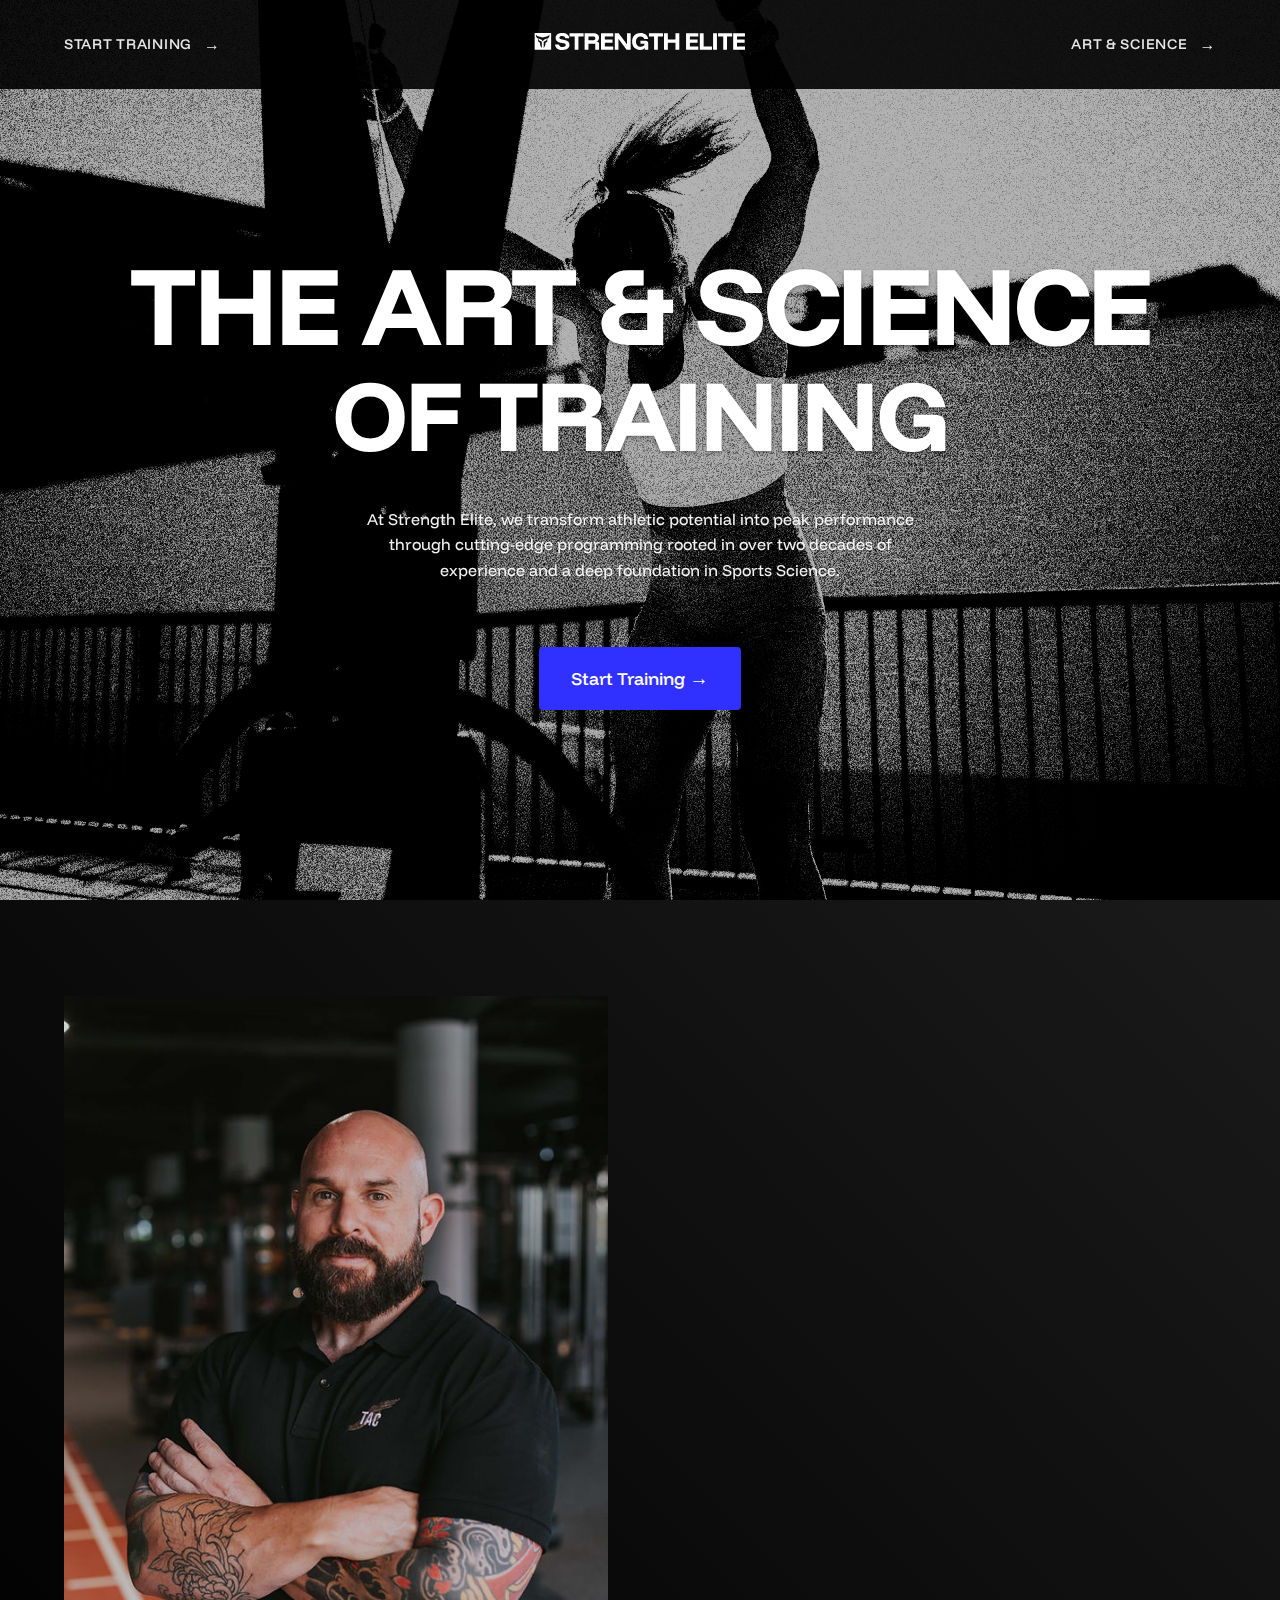
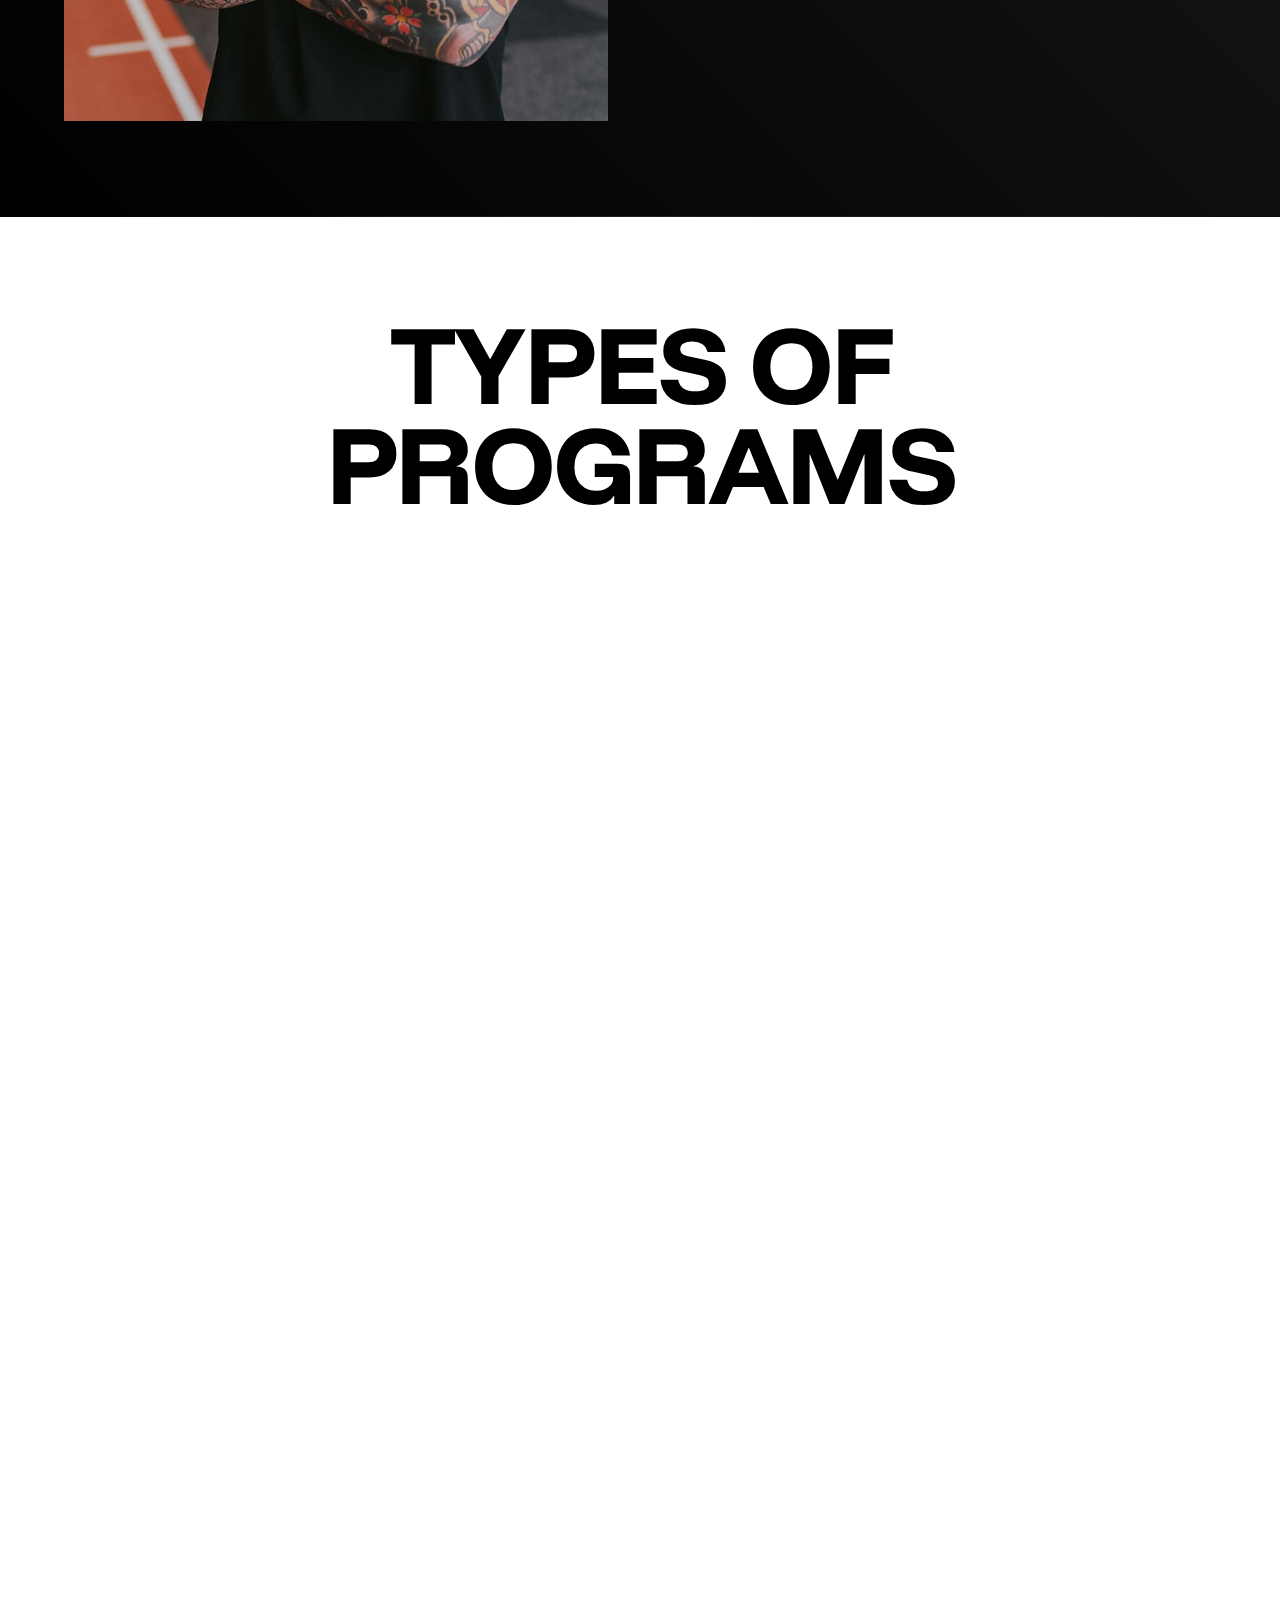
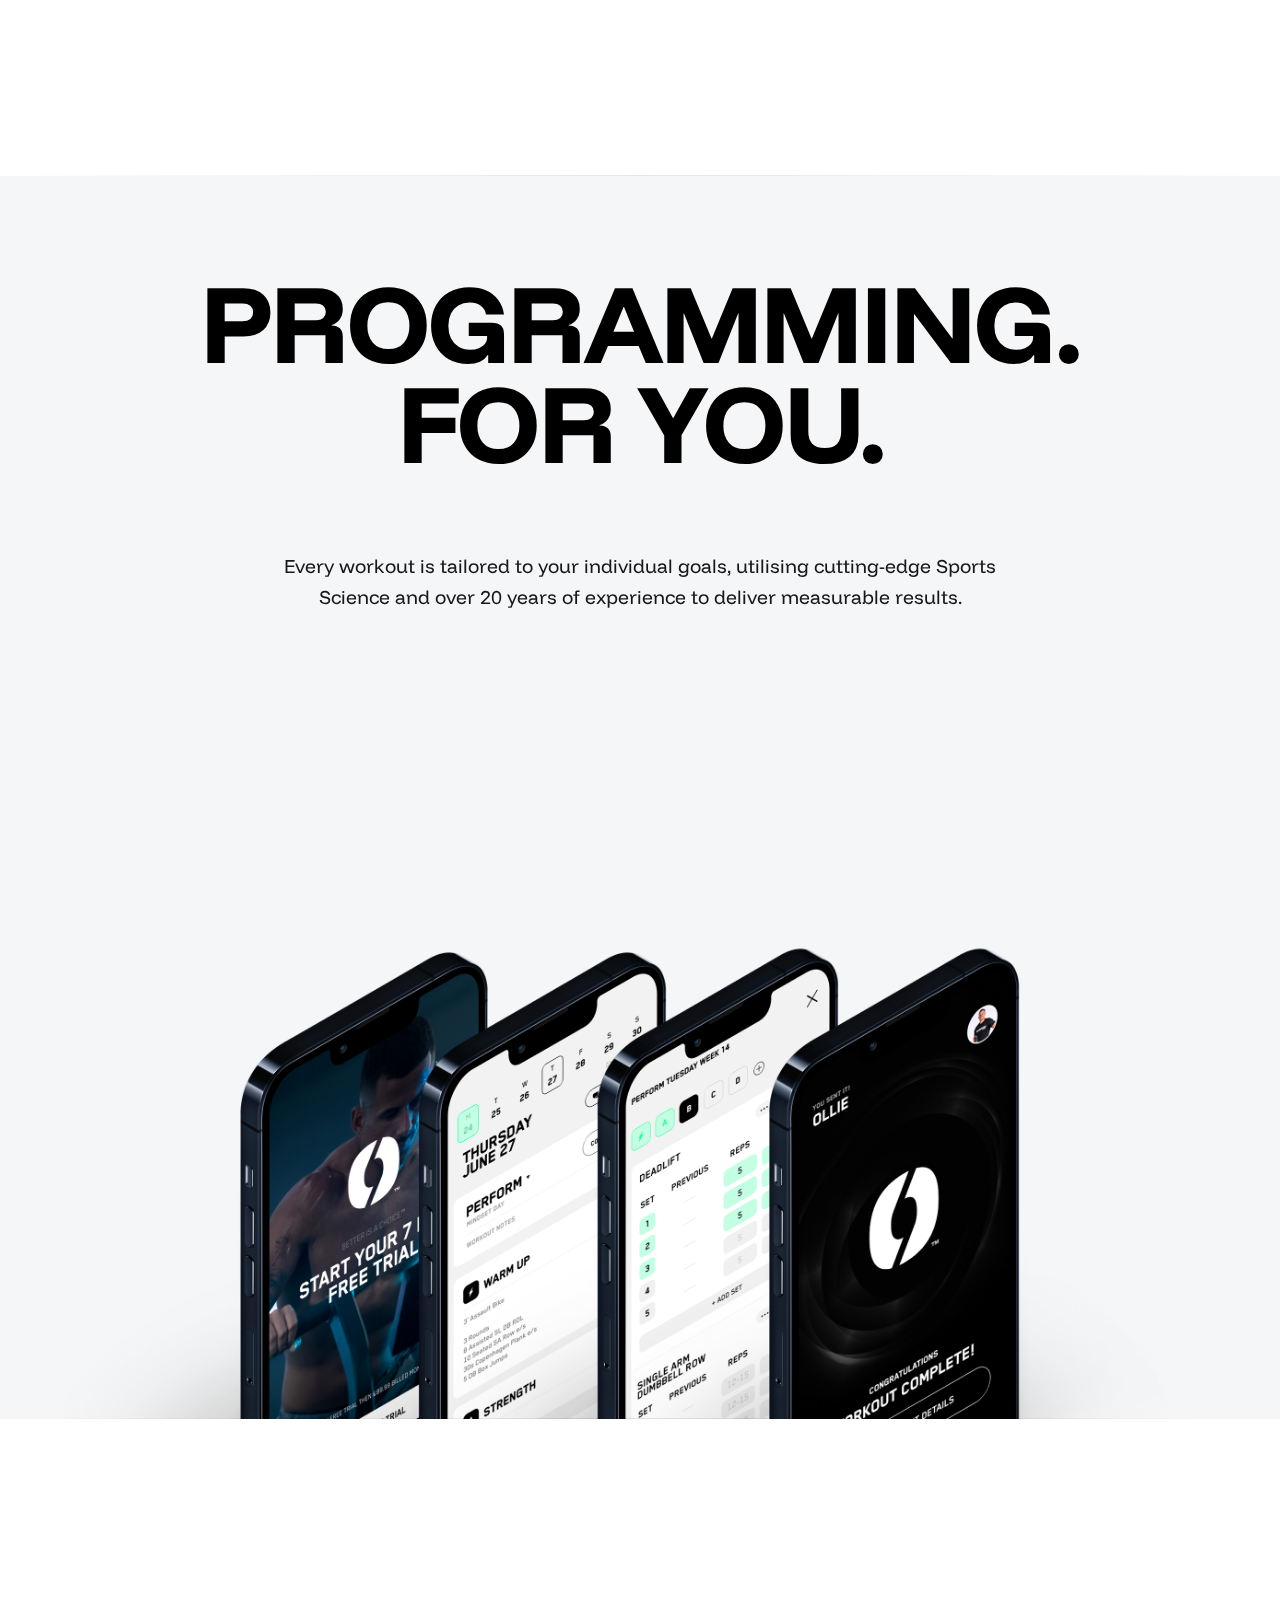
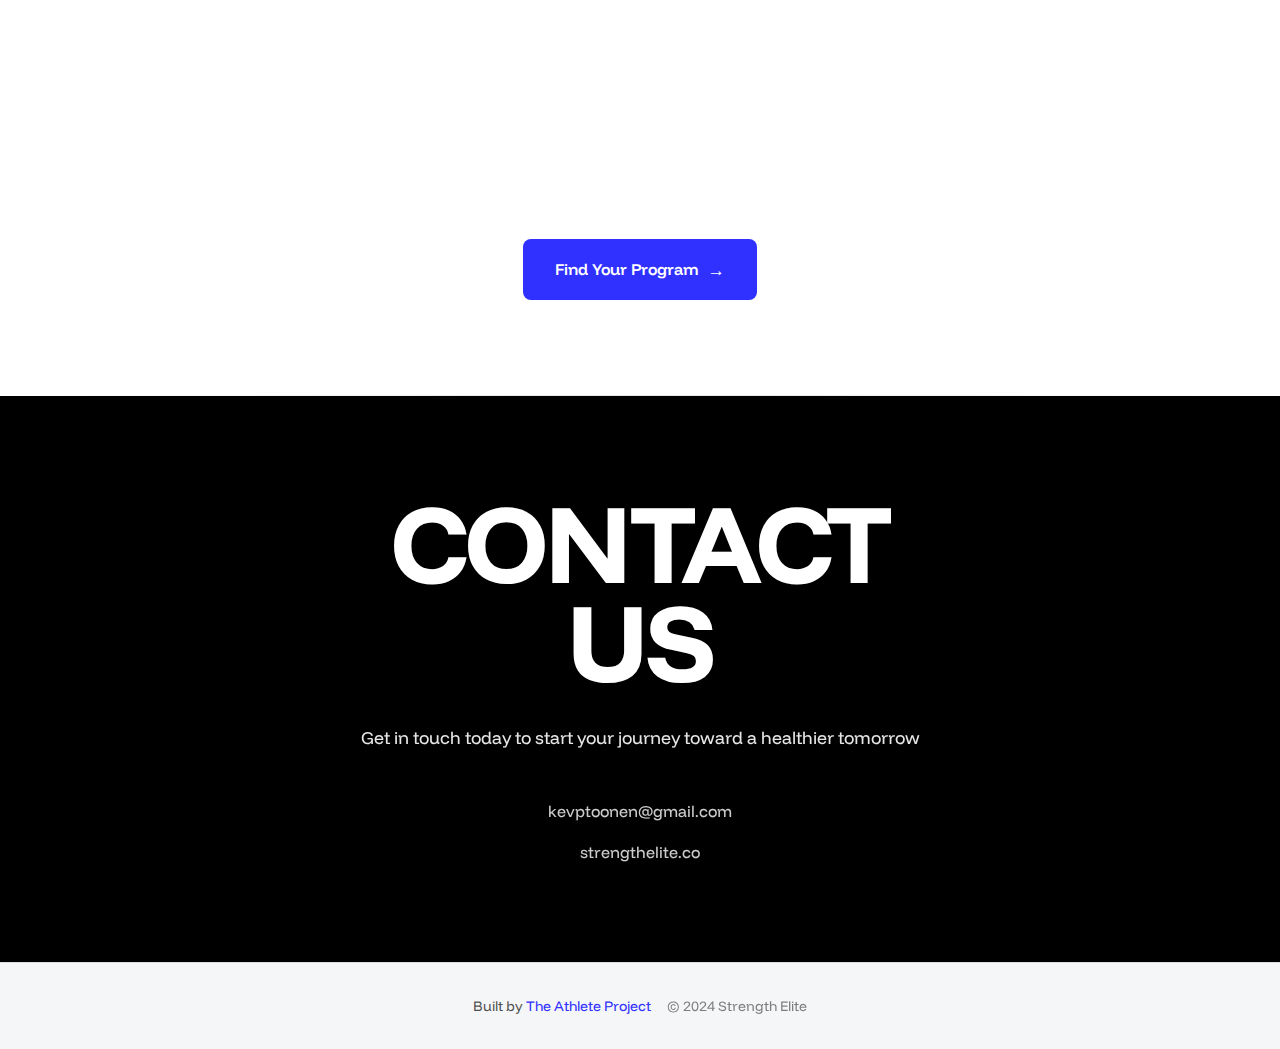
==== commit 52e8ec9b: "Fix: Update app mockup image path capitalization" ====
--- a/index.html
+++ b/index.html
@@ -169,7 +169,7 @@
             </div>
 
             <div class="app-mockup">
-                <img src="./img/appexample.png" alt="Strength Elite App Interface" class="mockup-img">
+                <img src="./img/AppExample.png" alt="Strength Elite App Interface" class="mockup-img">
             </div>
         </div>
     </section>
@@ -209,7 +209,7 @@
         <div class="container">
             <div class="footer-content">
                 <p class="footer-text">
-                    Built by <a href="https://theathleteproject.com" class="footer-link">The Athlete Project</a>
+                    Built by <a href="https://theathlete.com.au/" class="footer-link" target="_blank" rel="noopener noreferrer">The Athlete Project</a>
                 </p>
                 <p class="footer-copyright">© 2024 Strength Elite</p>
             </div>
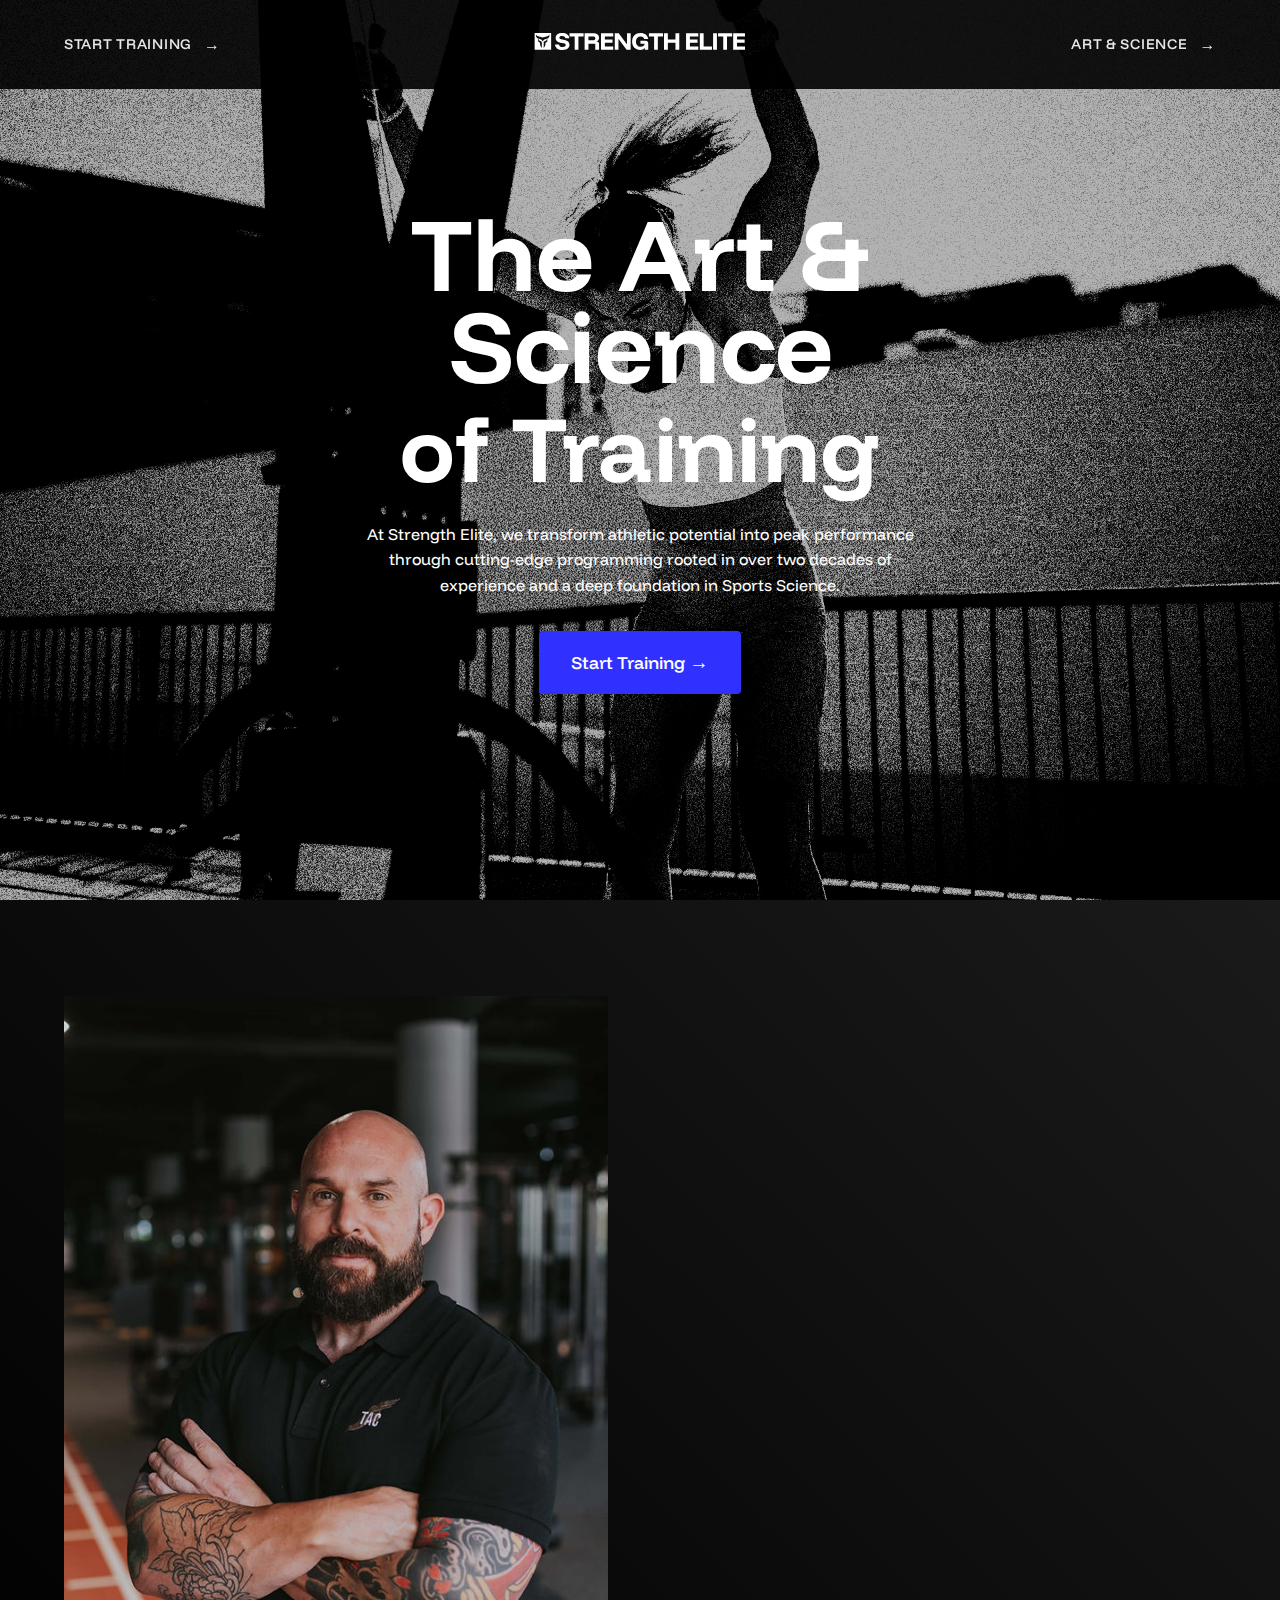
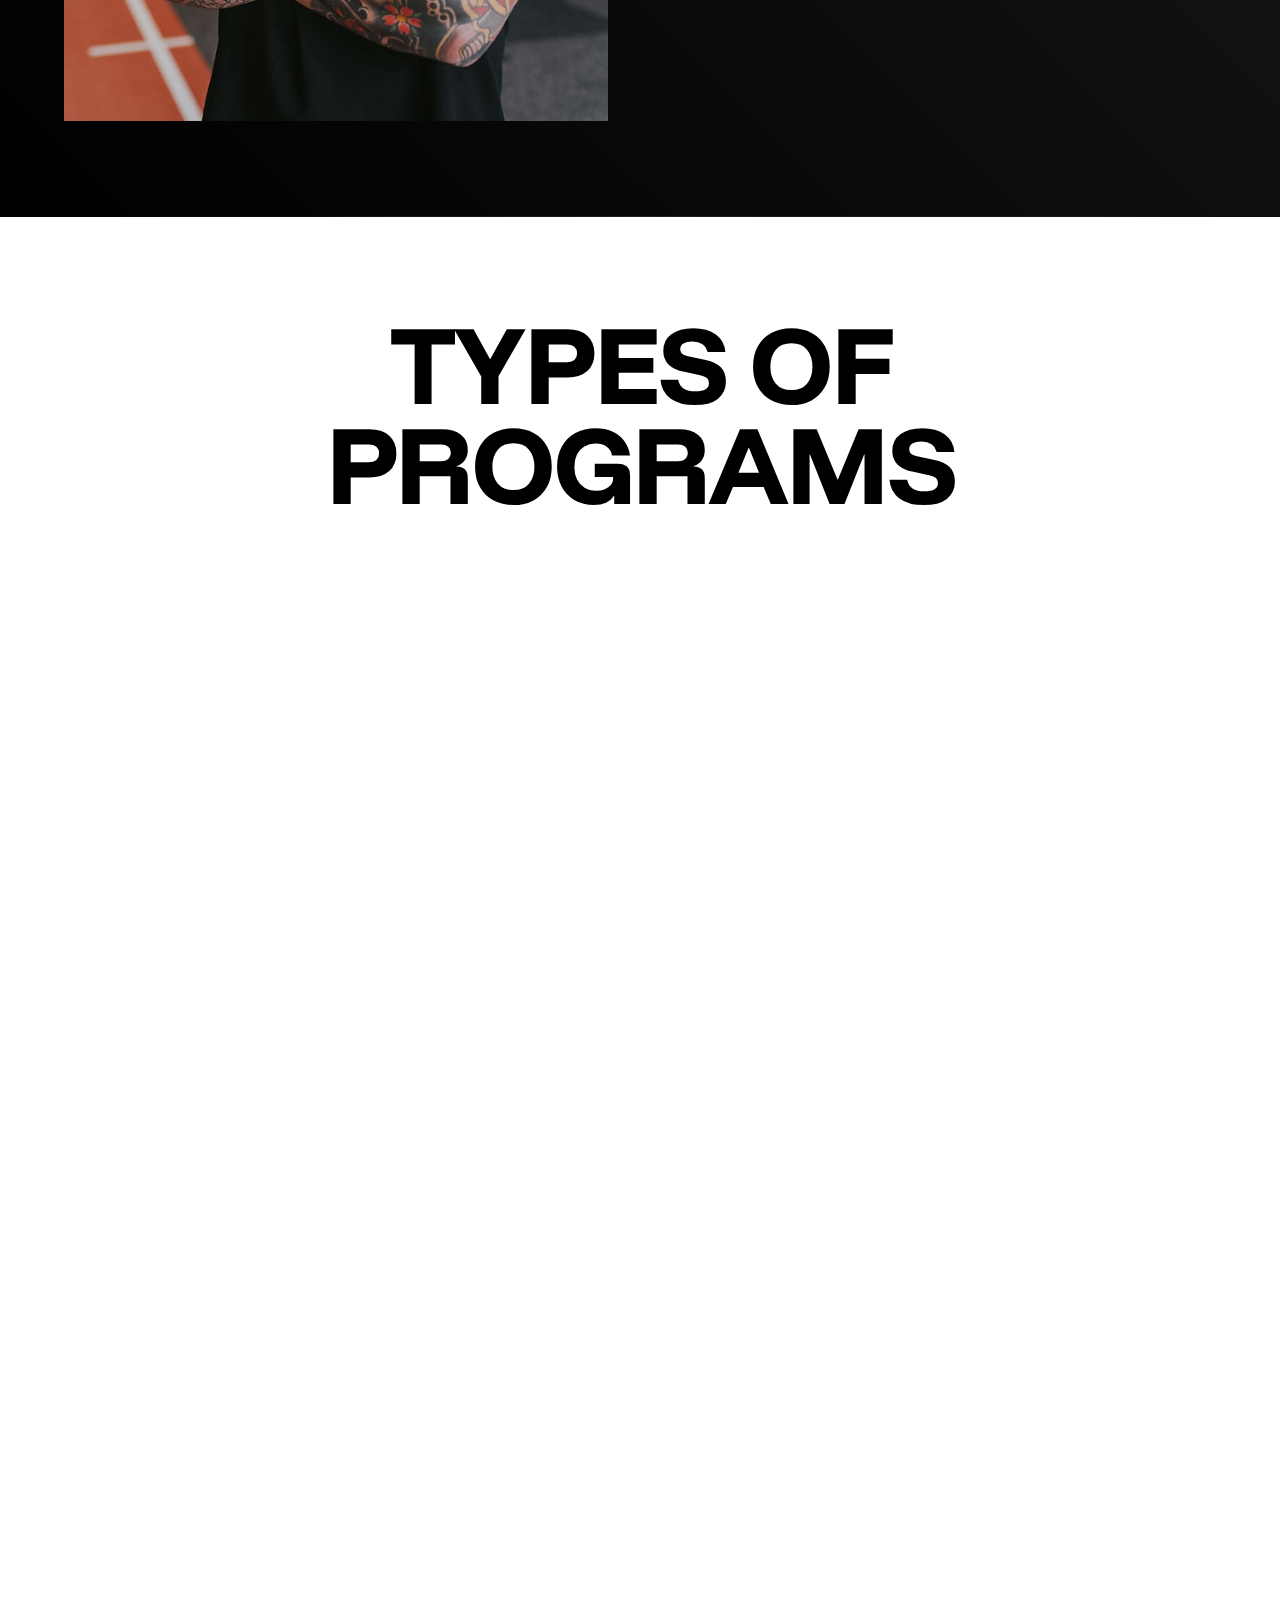
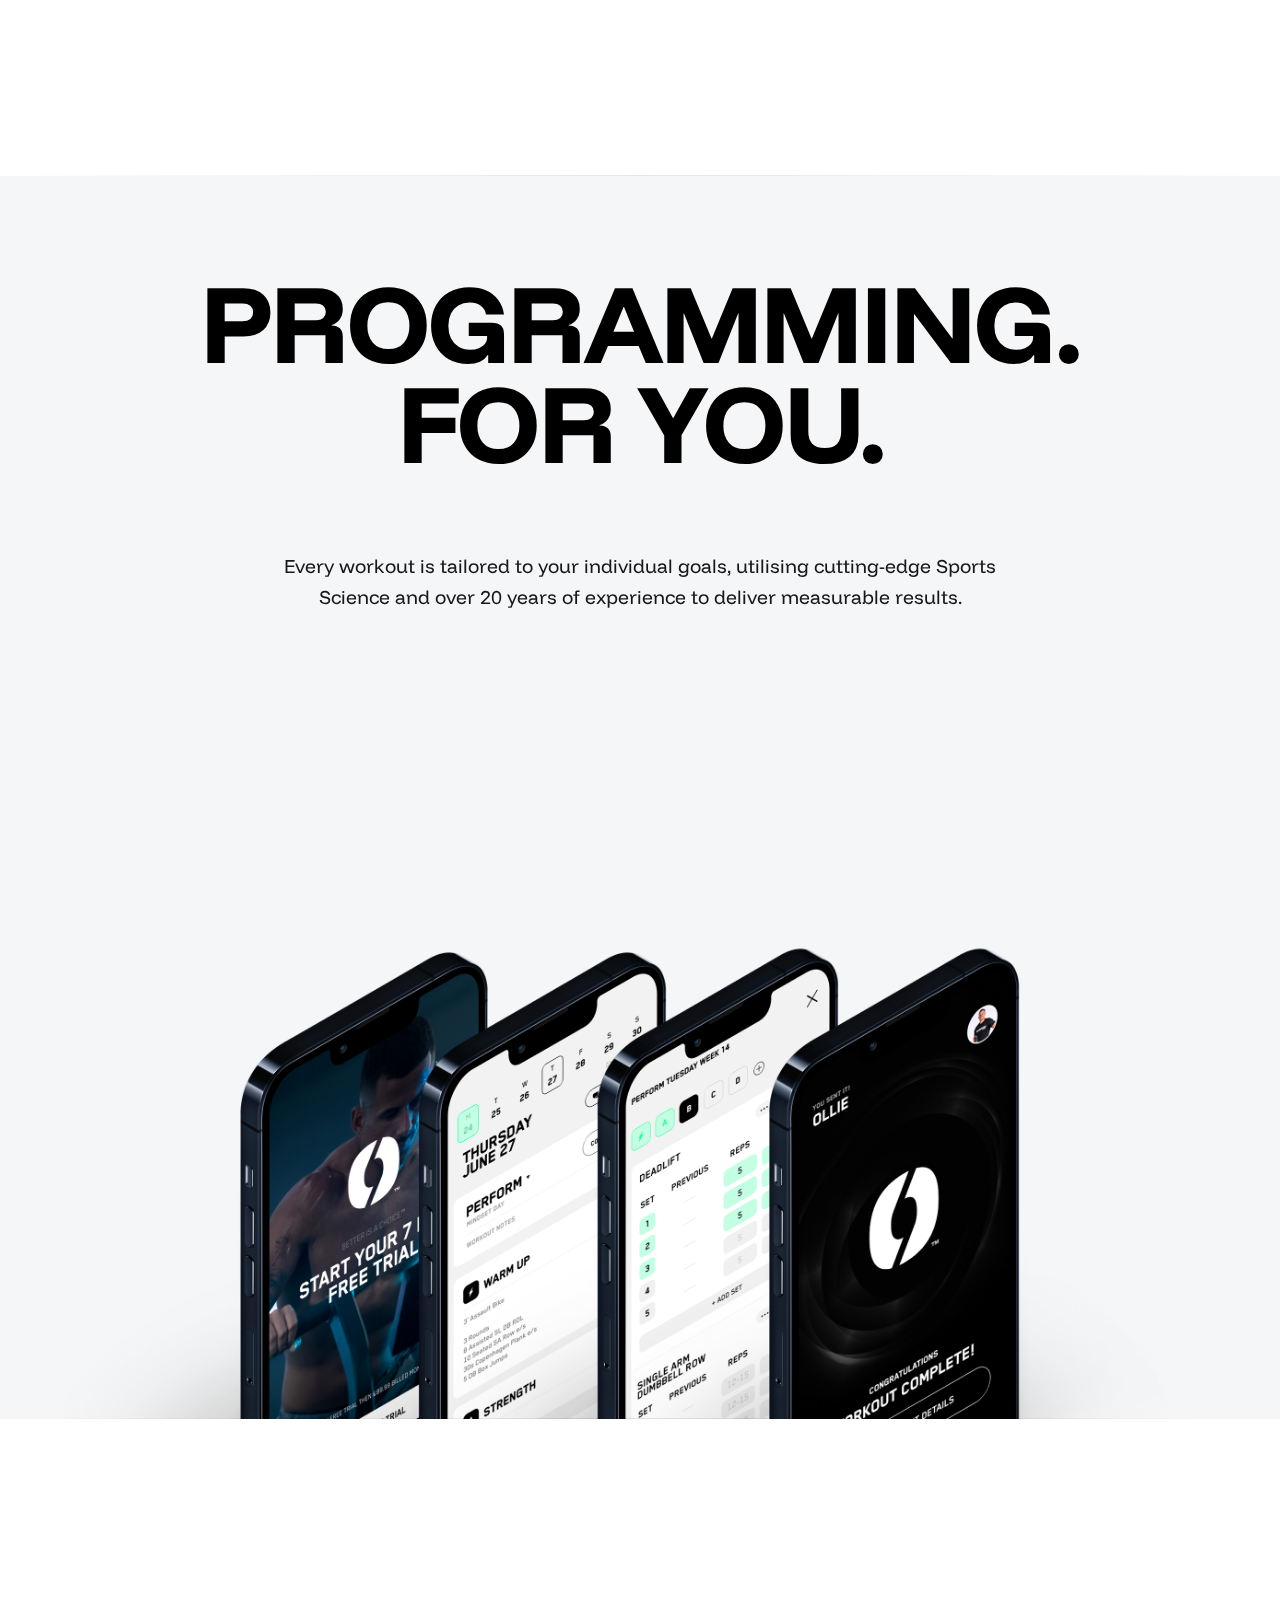
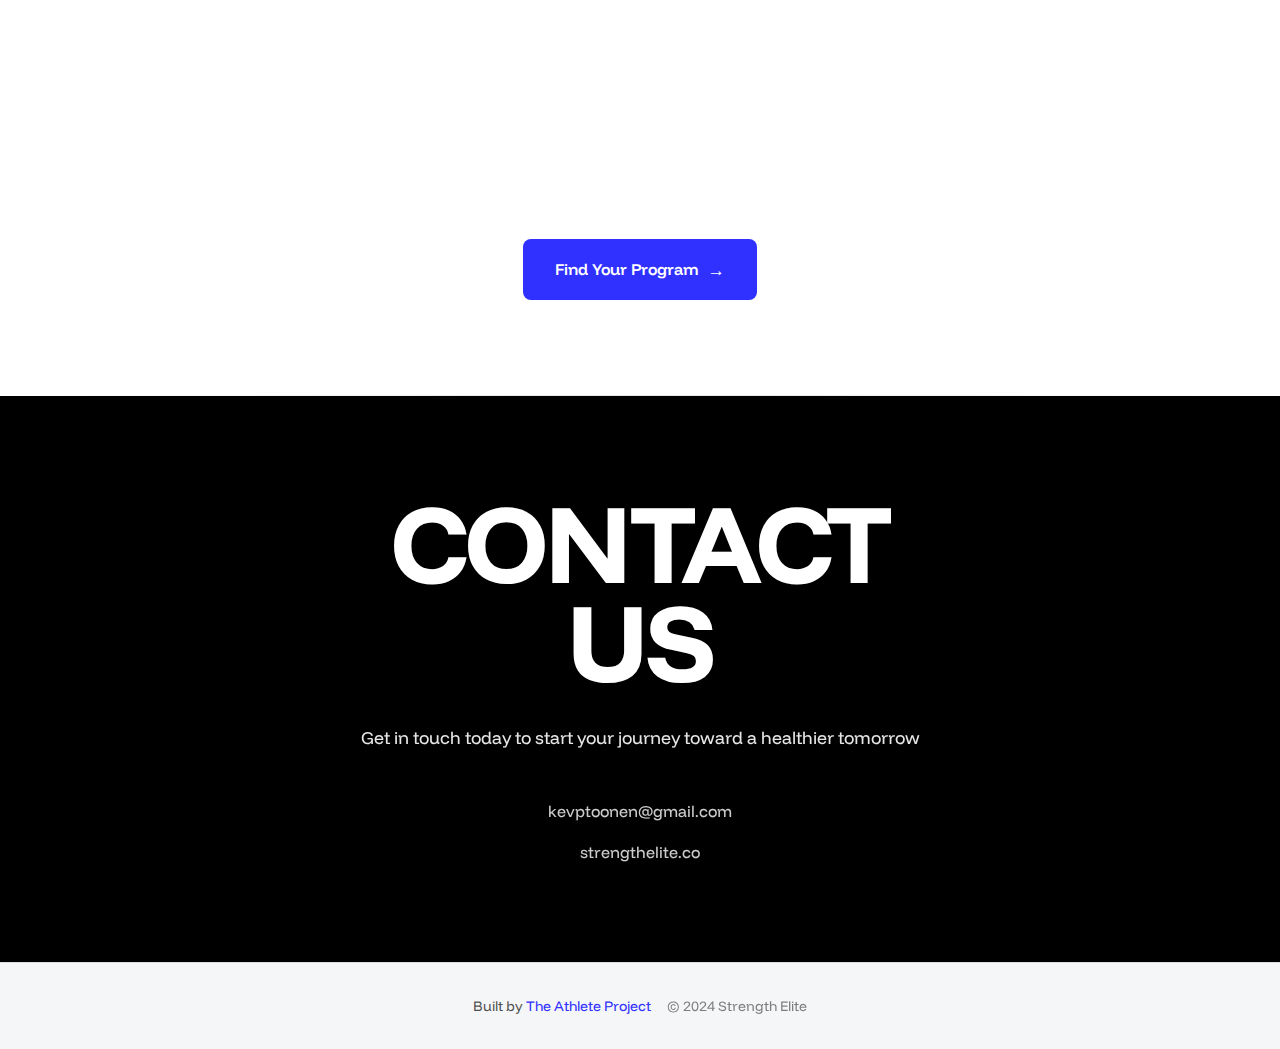
==== commit 4300d474: "Update: Hero section layout and centering" ====
--- a/index.html
+++ b/index.html
@@ -49,18 +49,20 @@
     <header class="hero">
         <div class="hero-background"></div>
         <div class="container">
-            <h1 class="hero-title">
-                <span class="hero-title-main">The Art & Science</span>
-                <span class="hero-title-sub">of Training</span>
-            </h1>
-            
-            <p class="hero-text">At Strength Elite, we transform athletic potential into peak performance through cutting-edge programming rooted in over two decades of experience and a deep foundation in Sports Science.</p>
-            
-            <div class="hero-cta">
-                <a href="#programs" class="button button-hero">
-                    Start Training
-                    <span class="button-arrow">→</span>
-                </a>
+            <div class="hero-content">
+                <h1 class="hero-title">
+                    <span class="hero-title-main">The Art & Science</span>
+                    <span class="hero-title-sub">of Training</span>
+                </h1>
+                
+                <p class="hero-text">At Strength Elite, we transform athletic potential into peak performance through cutting-edge programming rooted in over two decades of experience and a deep foundation in Sports Science.</p>
+                
+                <div class="hero-cta">
+                    <a href="#programs" class="button button-hero">
+                        Start Training
+                        <span class="button-arrow">→</span>
+                    </a>
+                </div>
             </div>
         </div>
     </header>
--- a/css/style.css
+++ b/css/style.css
@@ -48,14 +48,12 @@
 /* Hero Section */
 .hero {
     min-height: 100vh;
-    padding: calc(var(--spacing-unit) * 12) 0;
-    padding-top: calc(var(--spacing-unit) * 20);
-    display: flex;
-    flex-direction: column;
-    justify-content: center;
     position: relative;
     color: var(--color-white);
     overflow: hidden;
+    display: flex;
+    align-items: center;
+    text-align: center;
 }
 
 .hero-background {
@@ -75,18 +73,31 @@
 .hero .container {
     position: relative;
     z-index: 1;
+    display: flex;
+    flex-direction: column;
+    align-items: center;
+    justify-content: center;
+    min-height: 100vh; /* Ensure container takes full height */
+    width: 100%;
+}
+
+.hero-content {
+    display: flex;
+    flex-direction: column;
+    align-items: center;
+    justify-content: center;
+    gap: calc(var(--spacing-unit) * 4);
+    max-width: 800px;
+    margin: 0 auto;
+    padding: calc(var(--spacing-unit) * 4) 0;
 }
 
 .hero-title {
-    font-family: var(--font-primary);
-    font-size: clamp(4.2rem, 8.64vw, 7.2rem);
-    font-weight: var(--font-weight-display);
+    font-size: clamp(4rem, 8vw, 7.2rem);
+    line-height: 0.9;
     text-align: center;
-    margin-bottom: calc(var(--spacing-unit) * 6);
-    line-height: 0.9;
-    letter-spacing: -0.03em;
-    text-shadow: 0 2px 4px rgba(0,0,0,0.3);
-    text-transform: uppercase;
+    max-width: 15ch;
+    margin: 0 auto;
 }
 
 .hero-title-main {
@@ -100,14 +111,10 @@
 }
 
 .hero-text {
+    text-align: center;
     max-width: 65ch;
-    margin: 0 auto calc(var(--spacing-unit) * 8);
-    text-align: center;
+    margin: 0 auto;
     font-size: clamp(1rem, 1.2vw, 1.25rem);
-    font-family: var(--font-primary);
-    line-height: 1.6;
-    opacity: 0.95;
-    text-shadow: 0 1px 2px rgba(0,0,0,0.3);
 }
 
 .hero-cta {
@@ -158,20 +165,28 @@
 
 @media (max-width: 768px) {
     .hero {
-        padding: calc(var(--spacing-unit) * 8) 0;
-        padding-top: calc(var(--spacing-unit) * 12);
-        min-height: auto; /* Allow natural height on mobile */
-    }
-    
+        height: 100vh;
+        min-height: -webkit-fill-available;
+    }
+
+    .hero-content {
+        padding: calc(var(--spacing-unit) * 8) calc(var(--spacing-unit) * 4);
+        gap: calc(var(--spacing-unit) * 3);
+    }
+
     .hero-title {
-        font-size: clamp(2.5rem, 8vw, 3.5rem);
-        margin-bottom: calc(var(--spacing-unit) * 4);
-    }
-    
+        font-size: clamp(3.5rem, 15vw, 5rem);
+    }
+
     .hero-text {
-        font-size: 1rem;
-        padding: 0 calc(var(--spacing-unit) * 2);
-        margin-bottom: calc(var(--spacing-unit) * 6);
+        font-size: 1.125rem;
+        line-height: 1.5;
+    }
+
+    .hero-cta {
+        width: 100%;
+        margin-top: auto;
+        padding-bottom: calc(var(--spacing-unit) * 4);
     }
     
     .hero-collage {
@@ -195,7 +210,6 @@
         border-radius: 12px;
     }
     
-    /* Reset all transforms and positions */
     .collage-img.runner,
     .collage-img.press,
     .collage-img.athlete {
@@ -203,7 +217,6 @@
         margin-left: 0;
     }
     
-    /* Ensure proper object-fit behavior */
     .collage-img {
         object-fit: cover;
         object-position: center;
@@ -307,7 +320,7 @@
     
     .bio-image {
         max-width: 100%;
-        aspect-ratio: 4/3;  /* Wider aspect ratio on mobile */
+        aspect-ratio: 4/3;
         margin: 0 auto;
     }
     
@@ -343,7 +356,7 @@
     background-color: var(--color-white);
     padding: calc(var(--spacing-unit) * 12) 0;
     scroll-margin-top: 80px;
-    padding-bottom: calc(var(--spacing-unit) * 12); /* Add bottom padding */
+    padding-bottom: calc(var(--spacing-unit) * 12);
 }
 
 .section-title {
@@ -376,7 +389,7 @@
     position: relative;
     width: 100%;
     height: 0;
-    padding-bottom: 100%; /* Force square aspect ratio */
+    padding-bottom: 100%;
 }
 
 .program-content {
@@ -476,7 +489,7 @@
 @media (max-width: 768px) {
     .programs {
         padding: calc(var(--spacing-unit) * 6) 0;
-        padding-bottom: calc(var(--spacing-unit) * 8); /* Slightly less padding on mobile */
+        padding-bottom: calc(var(--spacing-unit) * 8);
     }
     
     .section-title {
@@ -492,27 +505,25 @@
     }
     
     .program {
-        padding-bottom: 75%; /* 4:3 aspect ratio for mobile */
+        padding-bottom: 75%;
     }
     
     .program-content {
         padding: calc(var(--spacing-unit) * 3);
-        width: 100%; /* Full width on mobile */
+        width: 100%;
     }
     
     .program-footer {
         padding: calc(var(--spacing-unit) * 3);
     }
     
-    /* Container padding adjustment */
     .container {
-        padding: 0 calc(var(--spacing-unit) * 2); /* Reduce side padding on mobile */
-    }
-    
-    /* Adjust program cards layout */
+        padding: 0 calc(var(--spacing-unit) * 2);
+    }
+    
     .program {
-        margin: 0 calc(var(--spacing-unit) * -1); /* Negative margin to extend full width */
-        border-radius: 0; /* Remove border radius on mobile */
+        margin: 0 calc(var(--spacing-unit) * -1);
+        border-radius: 0;
     }
 }
 
@@ -523,7 +534,7 @@
     }
 
     .program-button {
-        width: 100%; /* Full width buttons on mobile */
+        width: 100%;
         justify-content: center;
     }
 }
@@ -538,12 +549,12 @@
 
 /* Programming Section */
 .programming {
-    padding: calc(var(--spacing-unit) * 12) 0 0; /* Remove bottom padding */
+    padding: calc(var(--spacing-unit) * 12) 0 0;
     scroll-margin-top: 80px;
 }
 
 .programming .container {
-    padding-bottom: 0; /* Remove container bottom padding */
+    padding-bottom: 0;
 }
 
 .programming-intro {
@@ -561,7 +572,7 @@
     gap: calc(var(--spacing-unit) * 6);
     max-width: 1000px;
     margin: 0 auto calc(var(--spacing-unit) * 12);
-    margin-bottom: calc(var(--spacing-unit) * 6); /* Add space between text and image */
+    margin-bottom: calc(var(--spacing-unit) * 6);
 }
 
 .feature {
@@ -587,8 +598,8 @@
 .app-mockup-section {
     position: relative;
     overflow: hidden;
-    margin-bottom: 0; /* Remove any bottom margin */
-    padding-bottom: 0; /* Remove any bottom padding */
+    margin-bottom: 0;
+    padding-bottom: 0;
 }
 
 .app-mockup {
@@ -683,7 +694,7 @@
     }
     
     .mockup:hover {
-        transform: none; /* Disable hover effect on mobile */
+        transform: none;
     }
     
     .mockup-img {
@@ -944,7 +955,7 @@
     align-items: center;
     justify-content: space-between;
     padding: calc(var(--spacing-unit) * 2) 0;
-    position: relative; /* For absolute positioning of logo */
+    position: relative;
 }
 
 .navbar-brand {
@@ -961,11 +972,11 @@
 }
 
 .navbar-text {
-    margin-right: auto; /* Push to left */
+    margin-right: auto;
 }
 
 .navbar-links {
-    margin-left: auto; /* Push to right */
+    margin-left: auto;
 }
 
 /* Update navbar text to be clickable */
@@ -1024,7 +1035,7 @@
 
 /* Adjust scroll margin for fixed header */
 .programs {
-    scroll-margin-top: 80px; /* Adjust based on new header height */
+    scroll-margin-top: 80px;
 }
 
 /* Add scroll reveal animations */
@@ -1273,7 +1284,7 @@
 .recommendation-actions {
     margin-top: auto;
     display: flex;
-    justify-content: flex-end; /* Right align */
+    justify-content: flex-end;
     padding-top: 24px;
 }
 
@@ -1351,7 +1362,7 @@
     
     .survey-option {
         padding: calc(var(--spacing-unit) * 2.5);
-        min-height: 44px; /* Minimum touch target */
+        min-height: 44px;
     }
     
     .survey-buttons {
@@ -1498,14 +1509,14 @@
 
 /* Long Form specific styles */
 .hero-longform {
-    min-height: 80vh; /* Slightly shorter than main hero */
-    background-color: var(--color-text); /* Dark background */
+    min-height: 80vh;
+    background-color: var(--color-text);
 }
 
 .hero-longform .hero-background {
-    opacity: 0.7; /* More visible background */
+    opacity: 0.7;
     background-image: linear-gradient(to bottom, rgba(0,0,0,0.8), rgba(0,0,0,0.4)),
-                     url('../img/longform-hero.jpg'); /* We'll need this image */
+                     url('../img/longform-hero.jpg');
 }
 
 .hero-longform .hero-text {
@@ -1677,7 +1688,7 @@
 }
 
 .program-modal.active {
-    display: flex !important; /* Force display when active */
+    display: flex !important;
     align-items: center;
     justify-content: center;
 }
@@ -1855,7 +1866,6 @@
         justify-content: space-between;
     }
 
-    /* Logo positioning remains the same for mobile */
     .navbar-brand {
         position: absolute;
         left: 50%;
@@ -1913,8 +1923,8 @@
 .recommendation-modal-content {
     background: var(--color-white);
     border-radius: 12px;
-    width: 400px; /* Exact width to match survey */
-    height: 520px; /* Exact height to match survey */
+    width: 400px;
+    height: 520px;
     padding: 32px;
     position: relative;
     display: flex;
@@ -1927,7 +1937,7 @@
     line-height: 1.2;
     font-weight: 600;
     margin-bottom: 24px;
-    white-space: nowrap; /* Force single line */
+    white-space: nowrap;
 }
 
 .recommendation-section {
@@ -1960,7 +1970,7 @@
 .recommendation-actions {
     margin-top: auto;
     display: flex;
-    justify-content: flex-end; /* Right align */
+    justify-content: flex-end;
     padding-top: 24px;
 }
 
@@ -2032,7 +2042,7 @@
 .survey-close-btn {
     position: absolute;
     top: 24px;
-    right: 24px; /* Changed from left to right */
+    right: 24px;
     background: none;
     border: none;
     font-size: 24px;
@@ -2123,7 +2133,7 @@
     right: 0;
     bottom: 0;
     background: rgba(0, 0, 0, 0.85);
-    z-index: 2000; /* Ensure it's above other modals */
+    z-index: 2000;
     opacity: 0;
     visibility: hidden;
     transition: opacity 0.3s ease, visibility 0.3s ease;
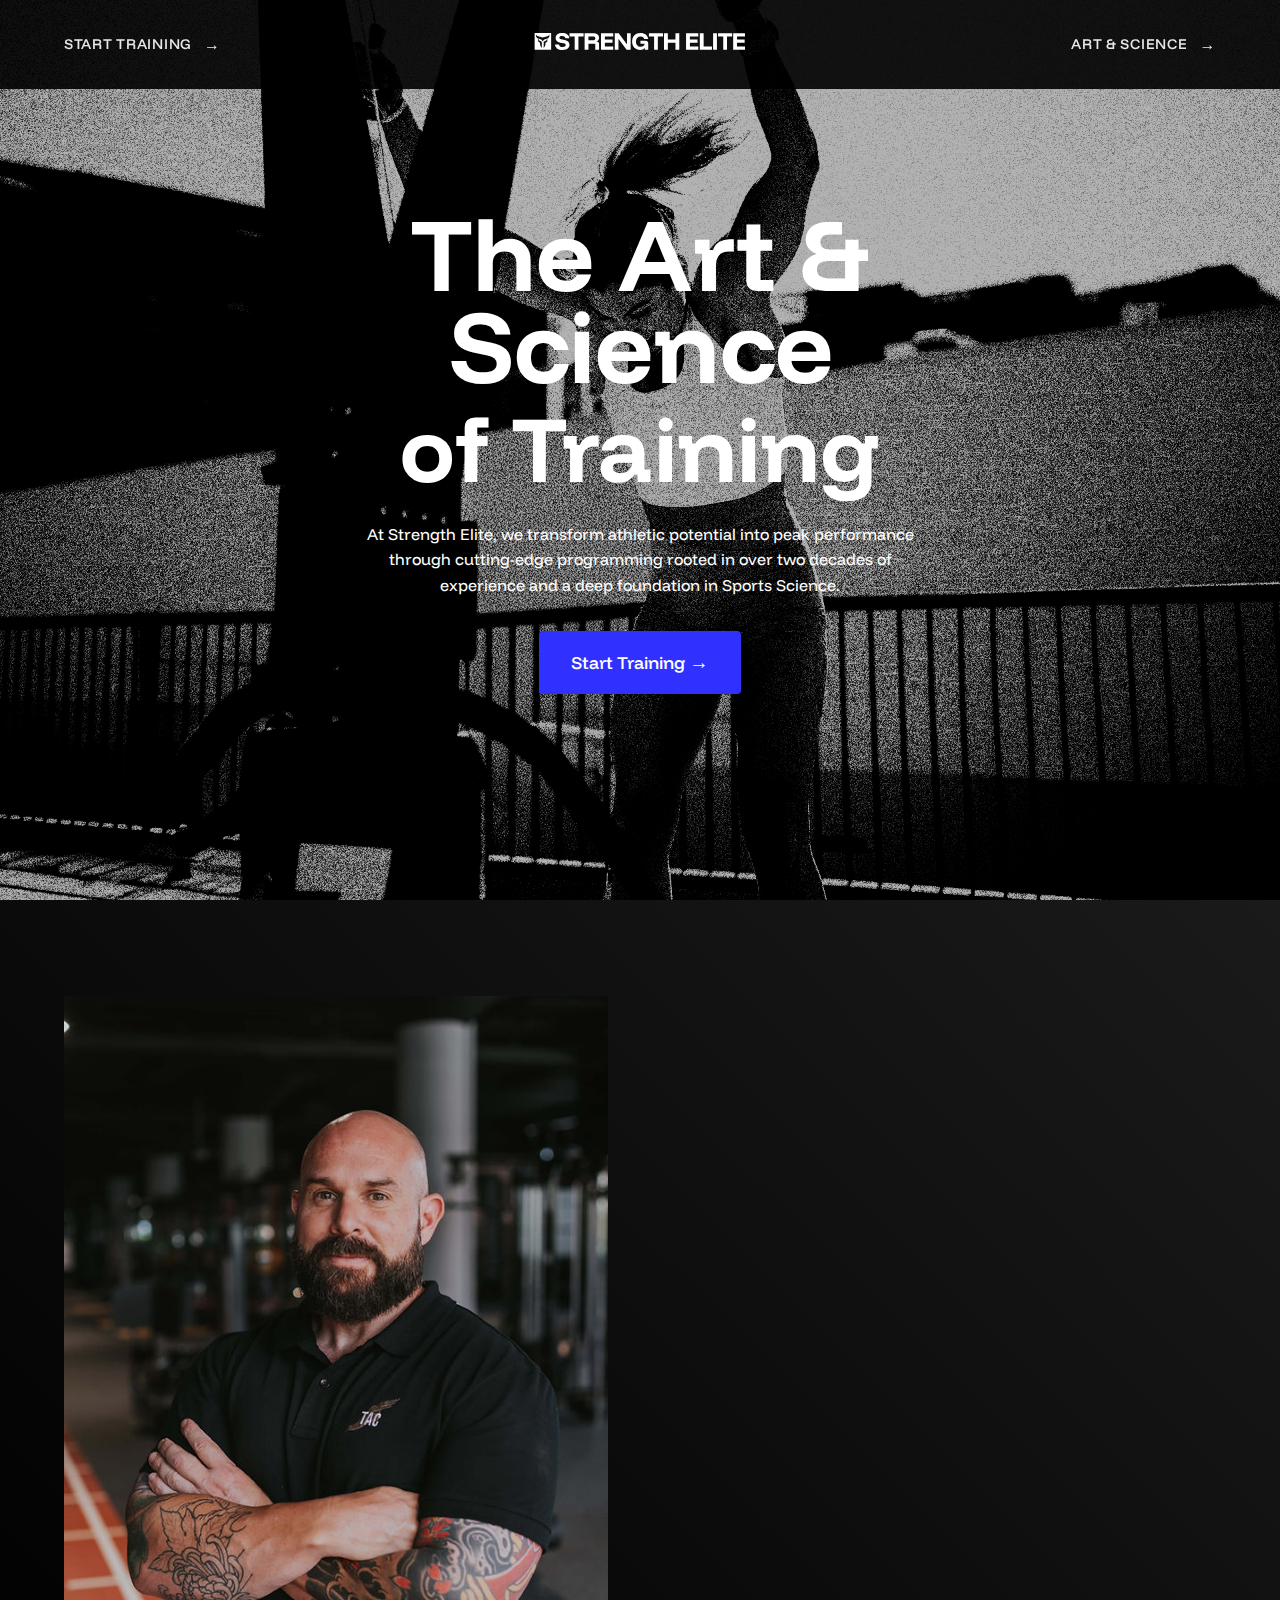
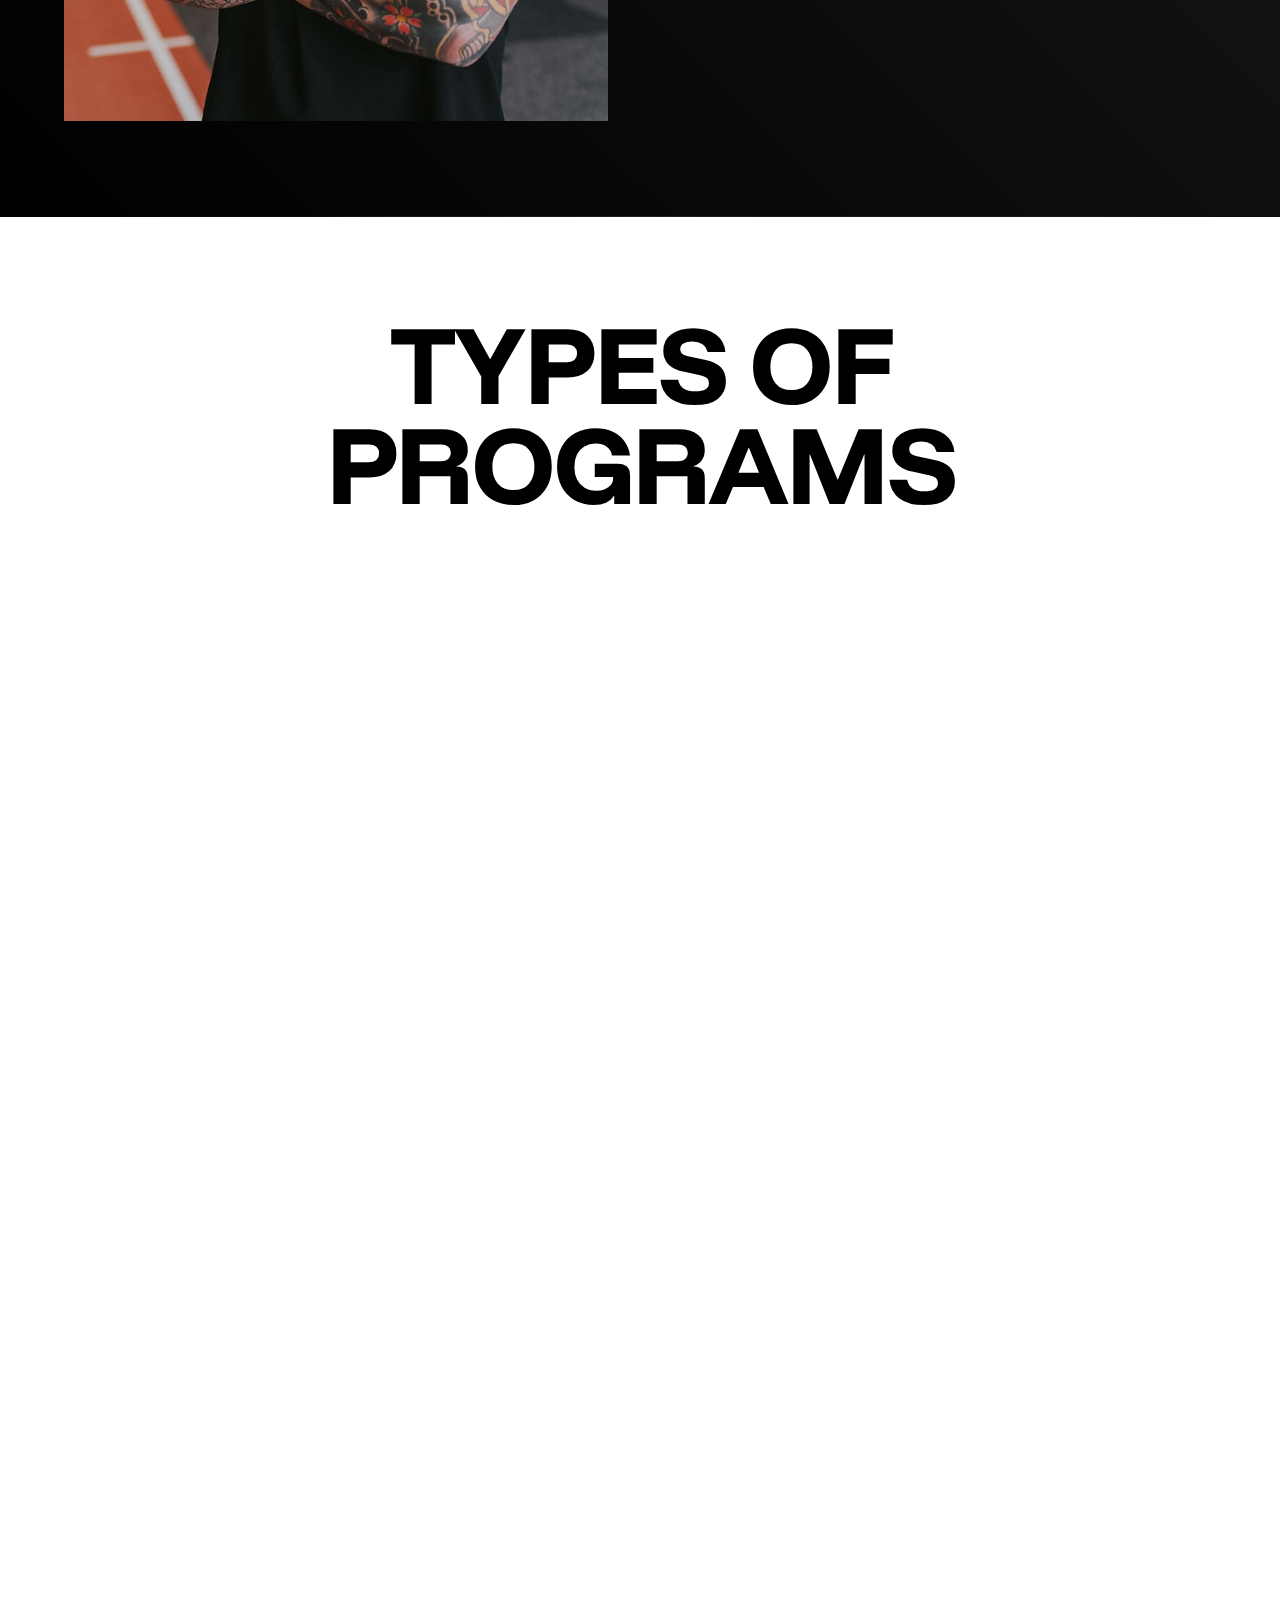
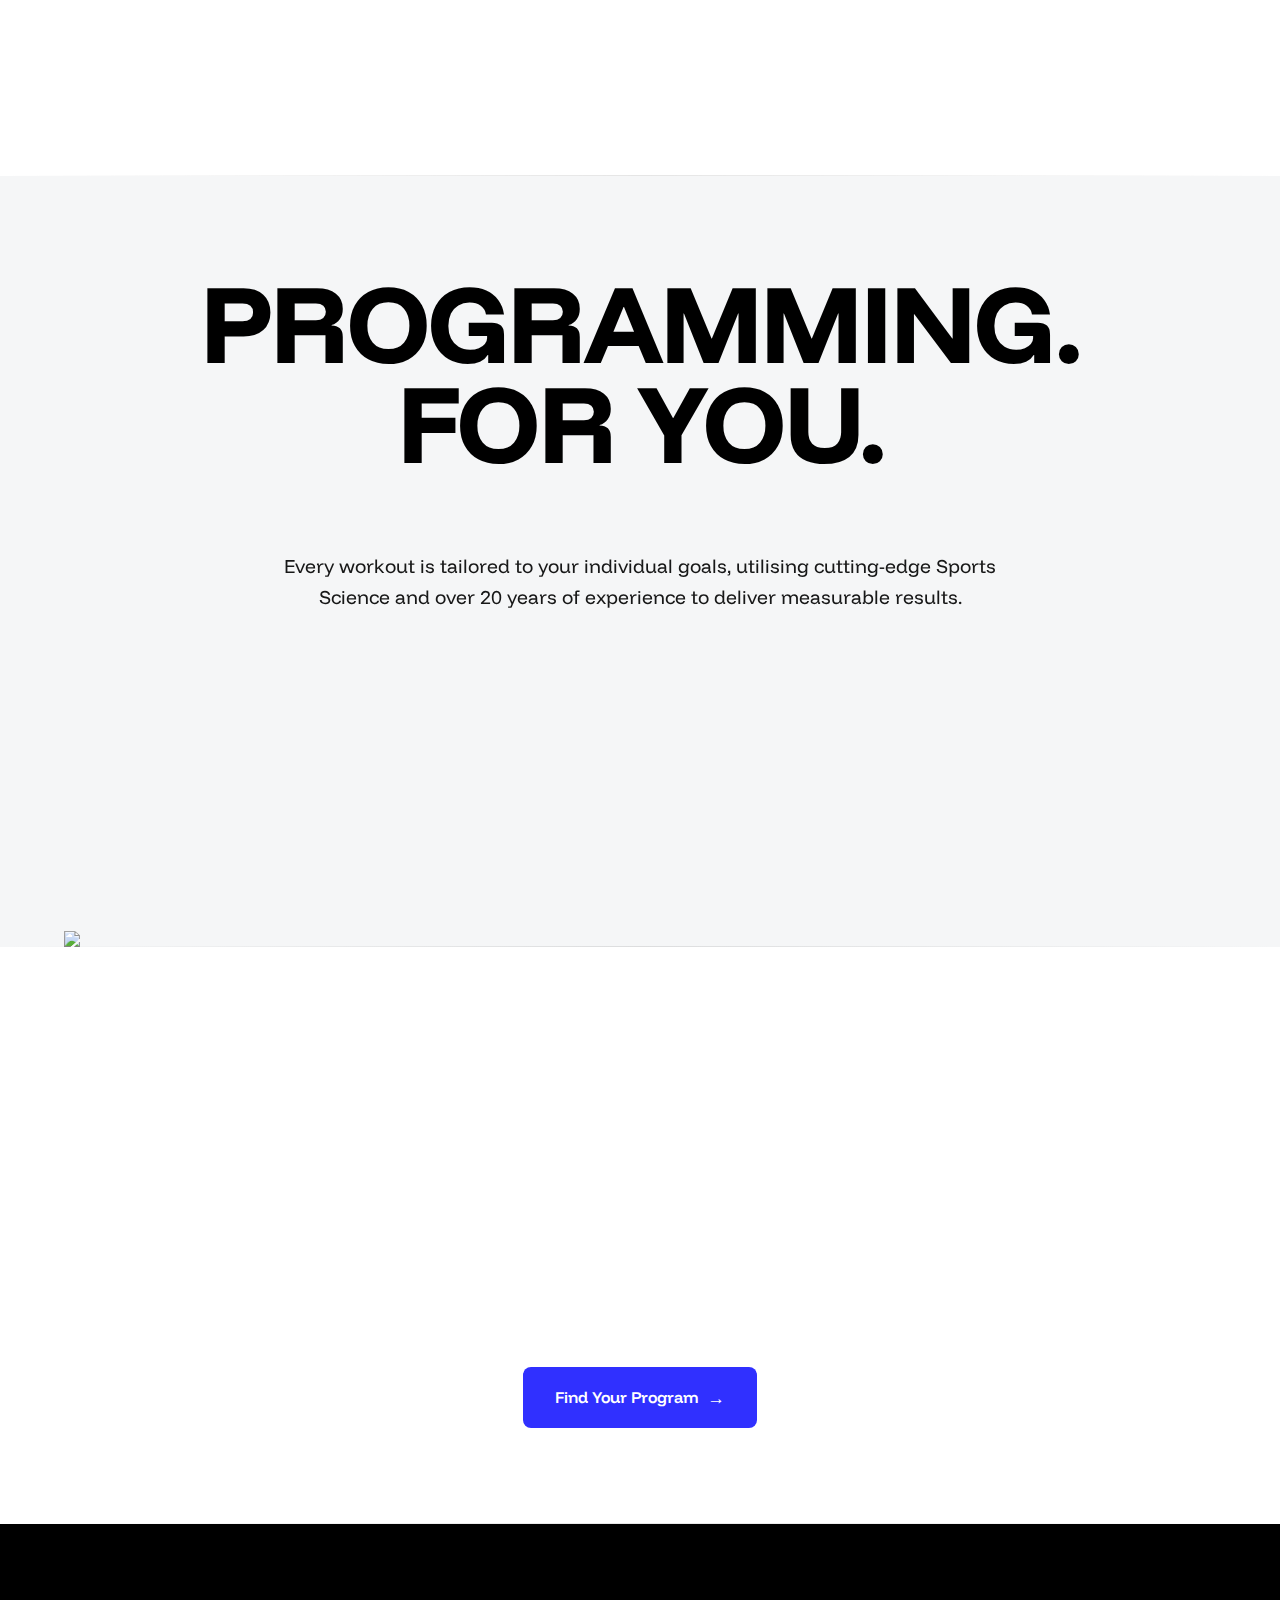
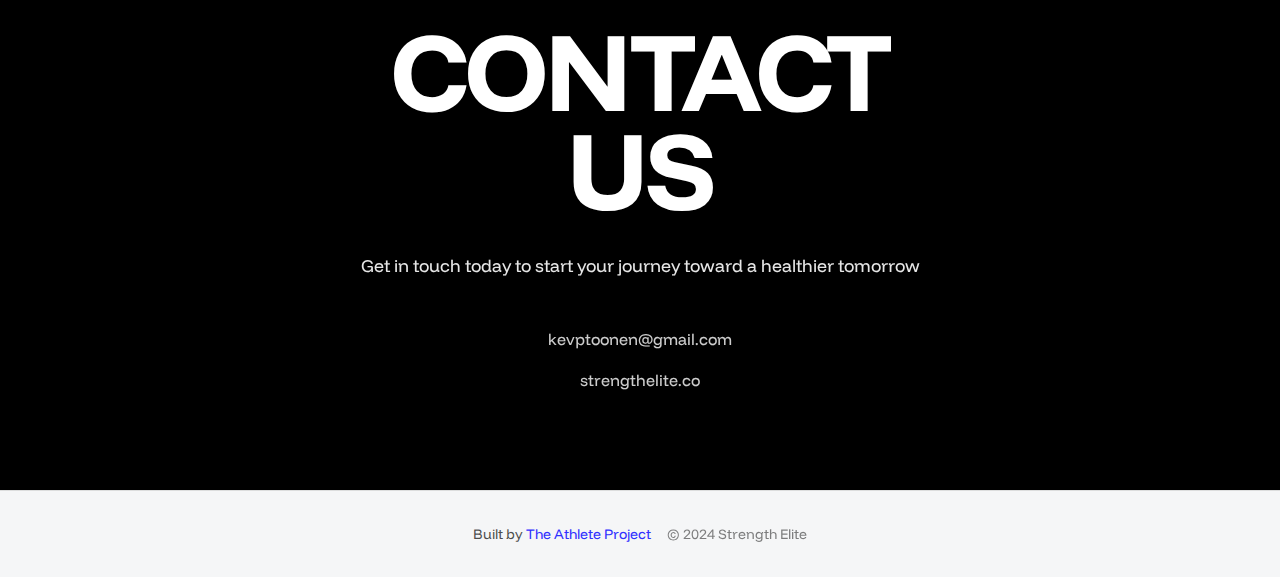
==== commit 0e2a9985: "Update: Replace app mockup image" ====
--- a/index.html
+++ b/index.html
@@ -171,7 +171,7 @@
             </div>
 
             <div class="app-mockup">
-                <img src="./img/AppExample.png" alt="Strength Elite App Interface" class="mockup-img">
+                <img src="./img/Strength_Elite_Mockup.png" alt="Strength Elite App Interface" class="mockup-img">
             </div>
         </div>
     </section>
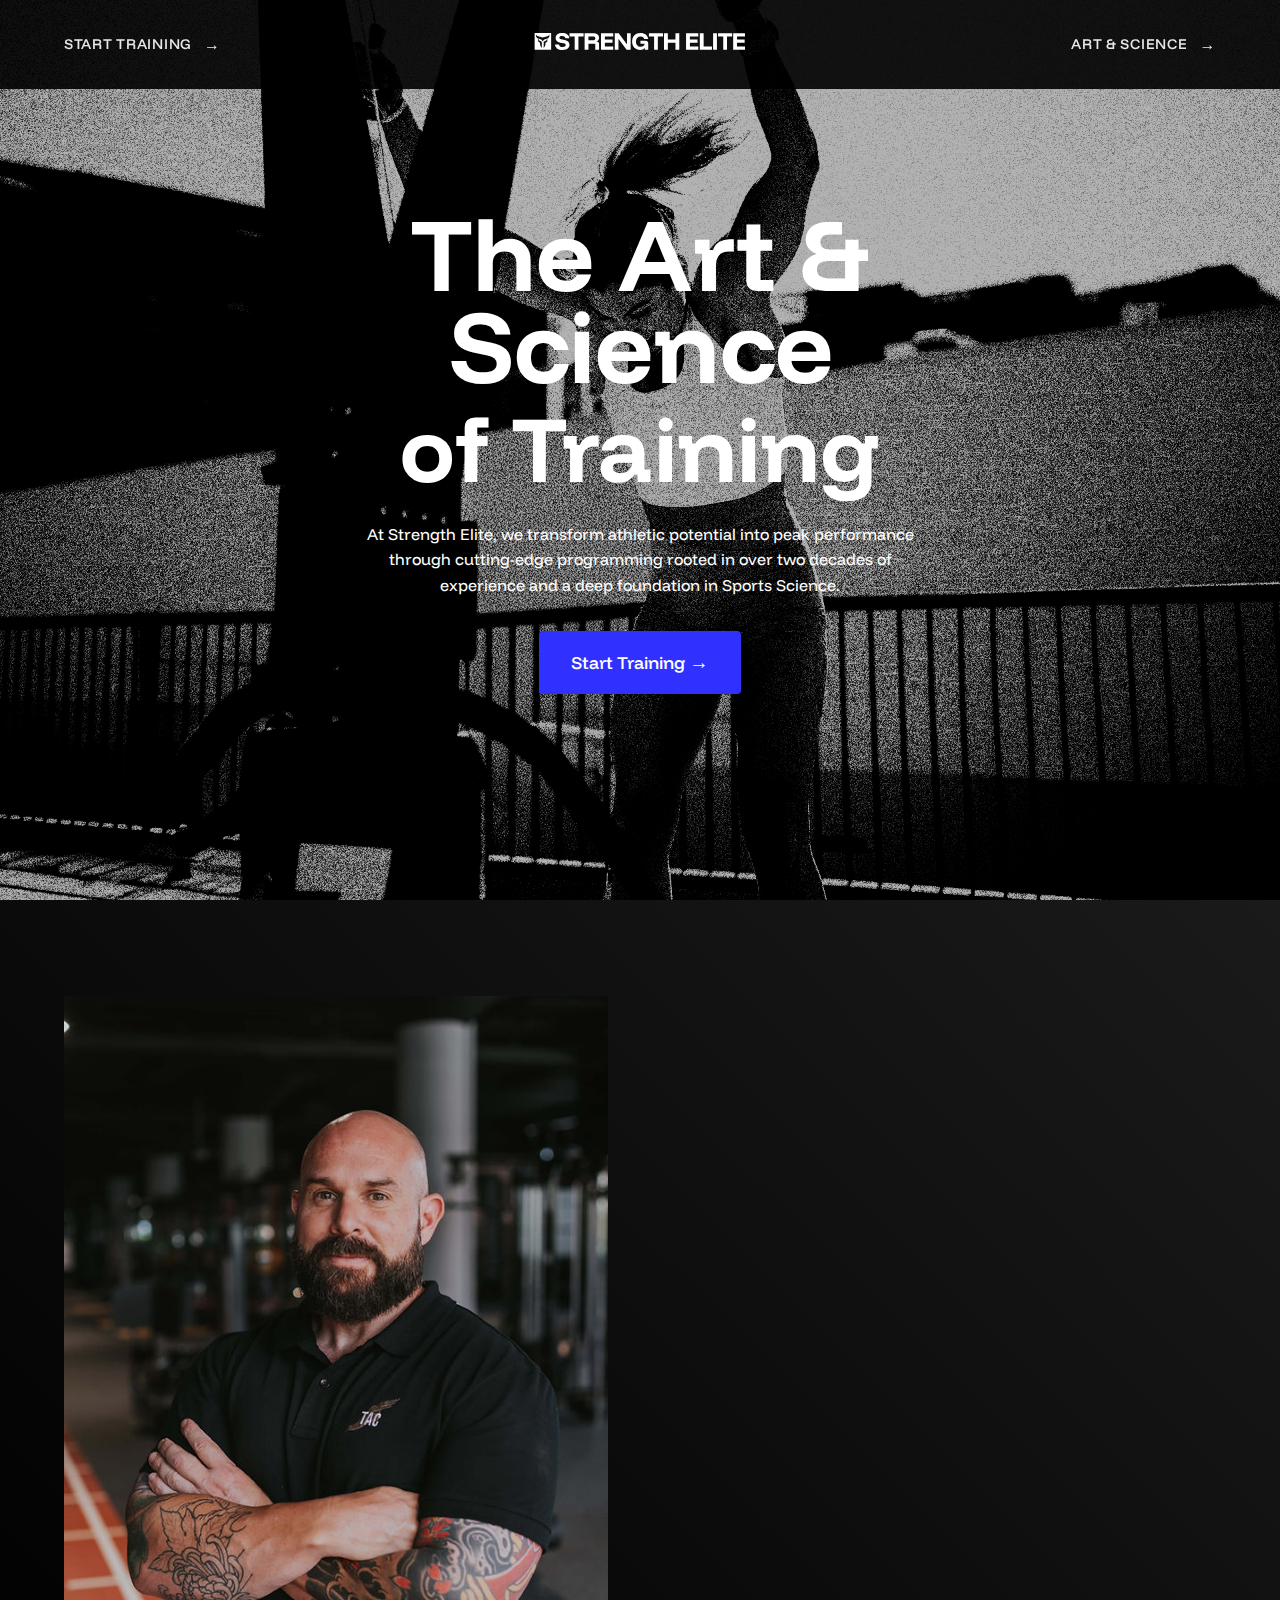
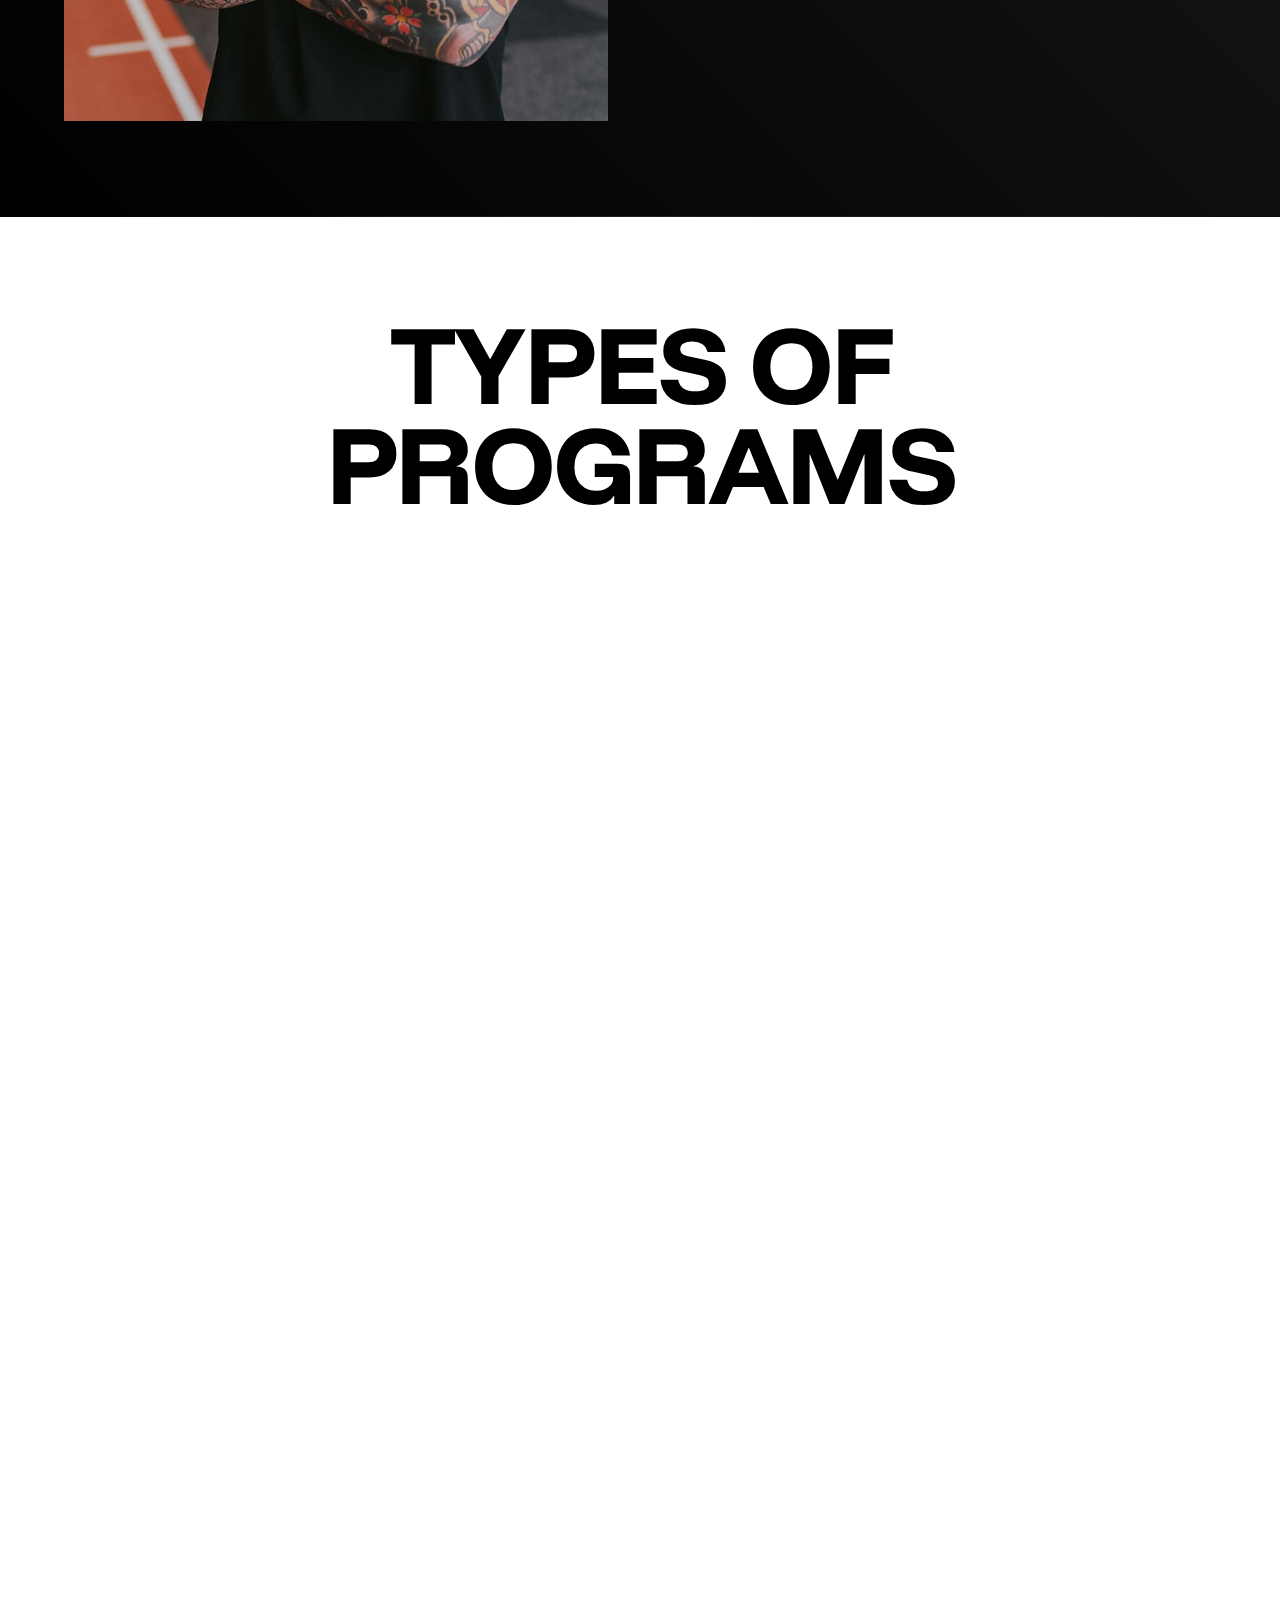
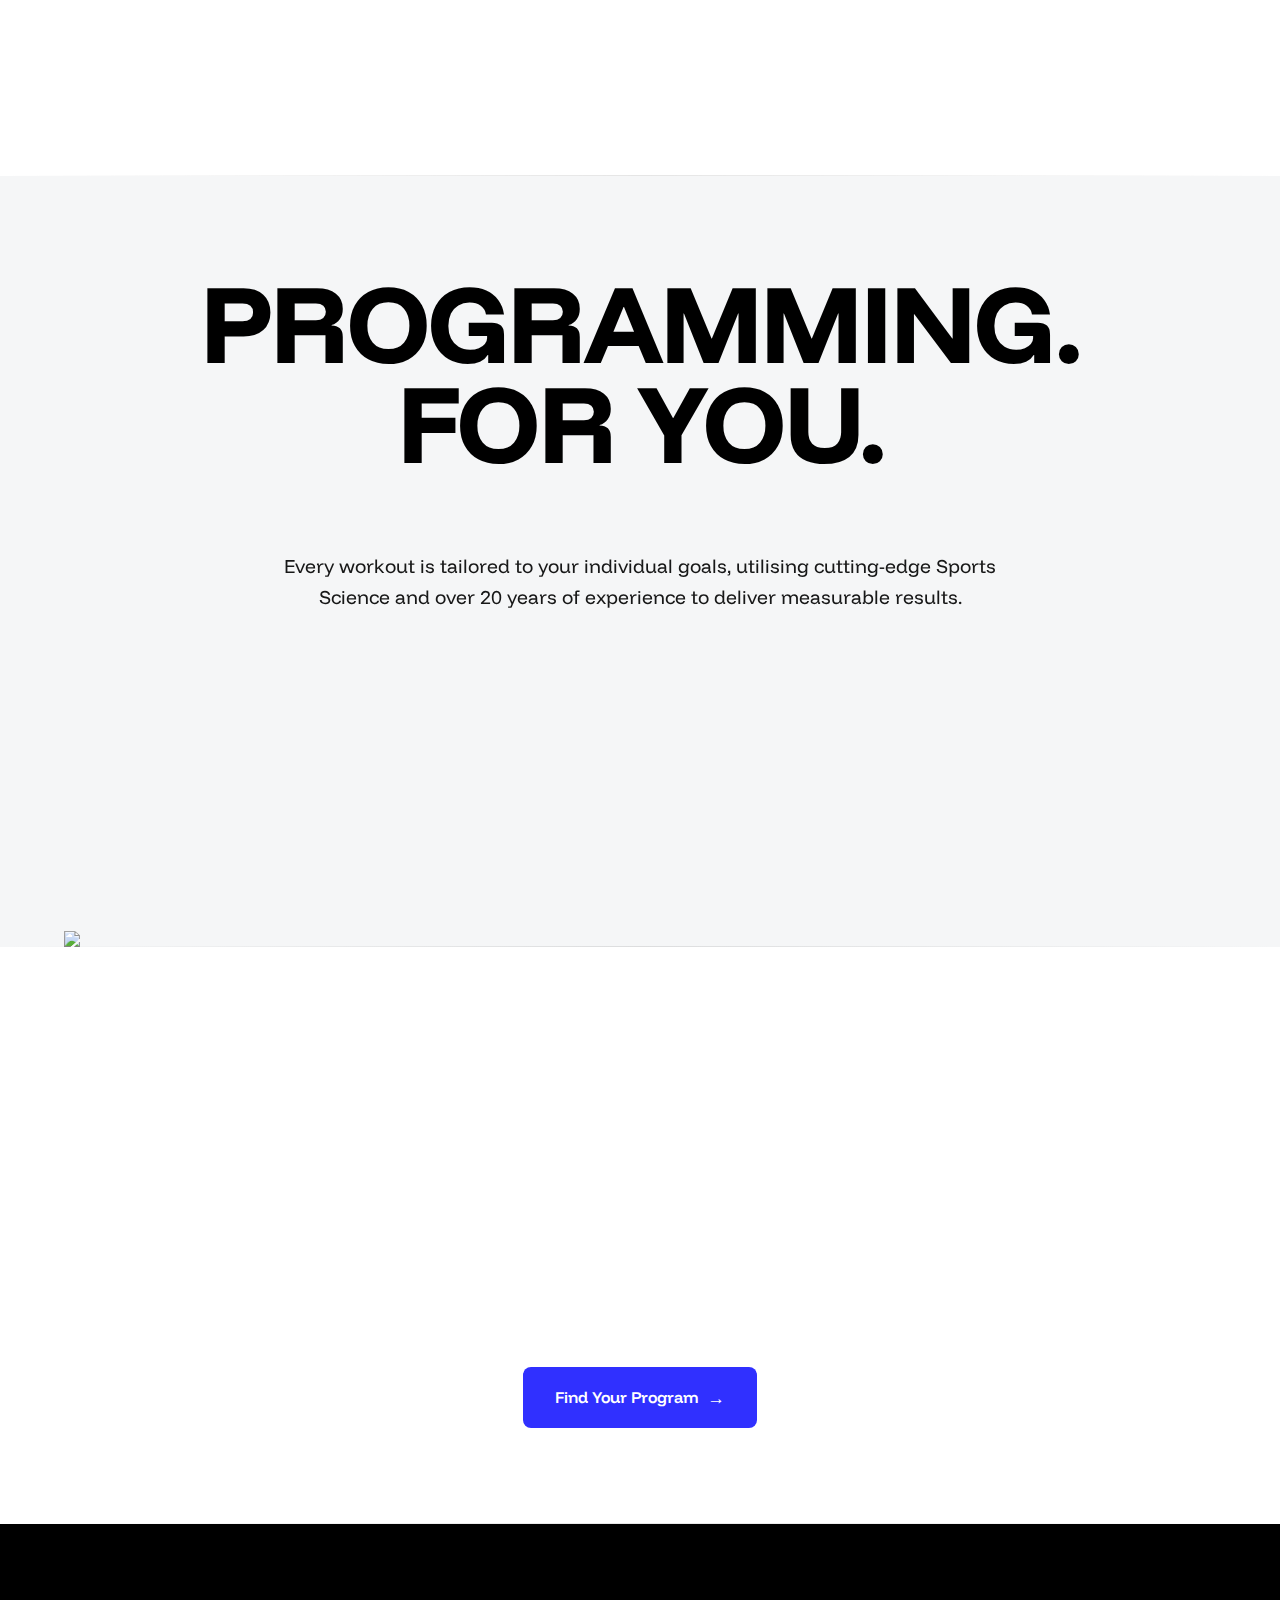
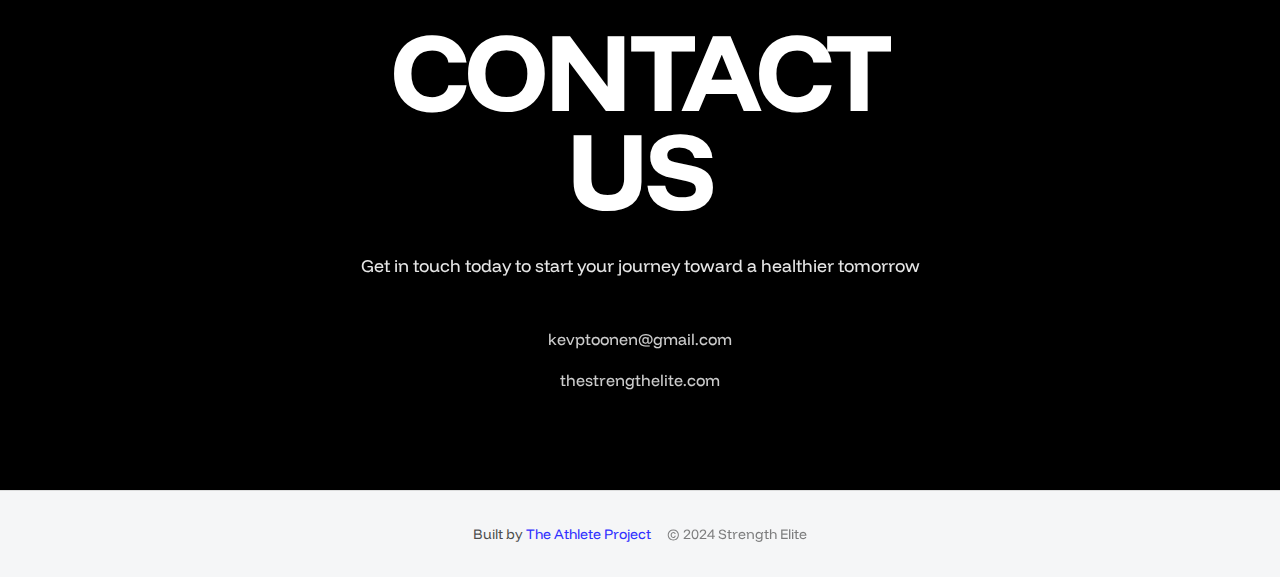
==== commit a8b986cd: "Update: Footer domain link" ====
--- a/index.html
+++ b/index.html
@@ -4,6 +4,9 @@
     <meta charset="UTF-8">
     <meta name="viewport" content="width=device-width, initial-scale=1.0">
     <title>Strength Elite - The Art & Science of Training</title>
+    <!-- Favicon -->
+    <link rel="icon" type="image/png" href="./img/SE_HornsSE.png">
+    <link rel="apple-touch-icon" href="./img/SE_HornsSE.png">
     <!-- Adding Google Fonts -->
     <link rel="preconnect" href="https://fonts.googleapis.com">
     <link rel="preconnect" href="https://fonts.gstatic.com" crossorigin>
@@ -171,7 +174,7 @@
             </div>
 
             <div class="app-mockup">
-                <img src="./img/Strength_Elite_Mockup.png" alt="Strength Elite App Interface" class="mockup-img">
+                <img src="./img/strength-elite-mockup.png" alt="Strength Elite App Interface" class="mockup-img">
             </div>
         </div>
     </section>
@@ -201,7 +204,7 @@
                 
                 <div class="contact-links">
                     <a href="mailto:kevptoonen@gmail.com" class="contact-link">kevptoonen@gmail.com</a>
-                    <a href="https://strengthelite.co" class="contact-link" target="_blank" rel="noopener noreferrer">strengthelite.co</a>
+                    <a href="https://thestrengthelite.com" class="contact-link" target="_blank" rel="noopener noreferrer">thestrengthelite.com</a>
                 </div>
             </div>
         </div>
